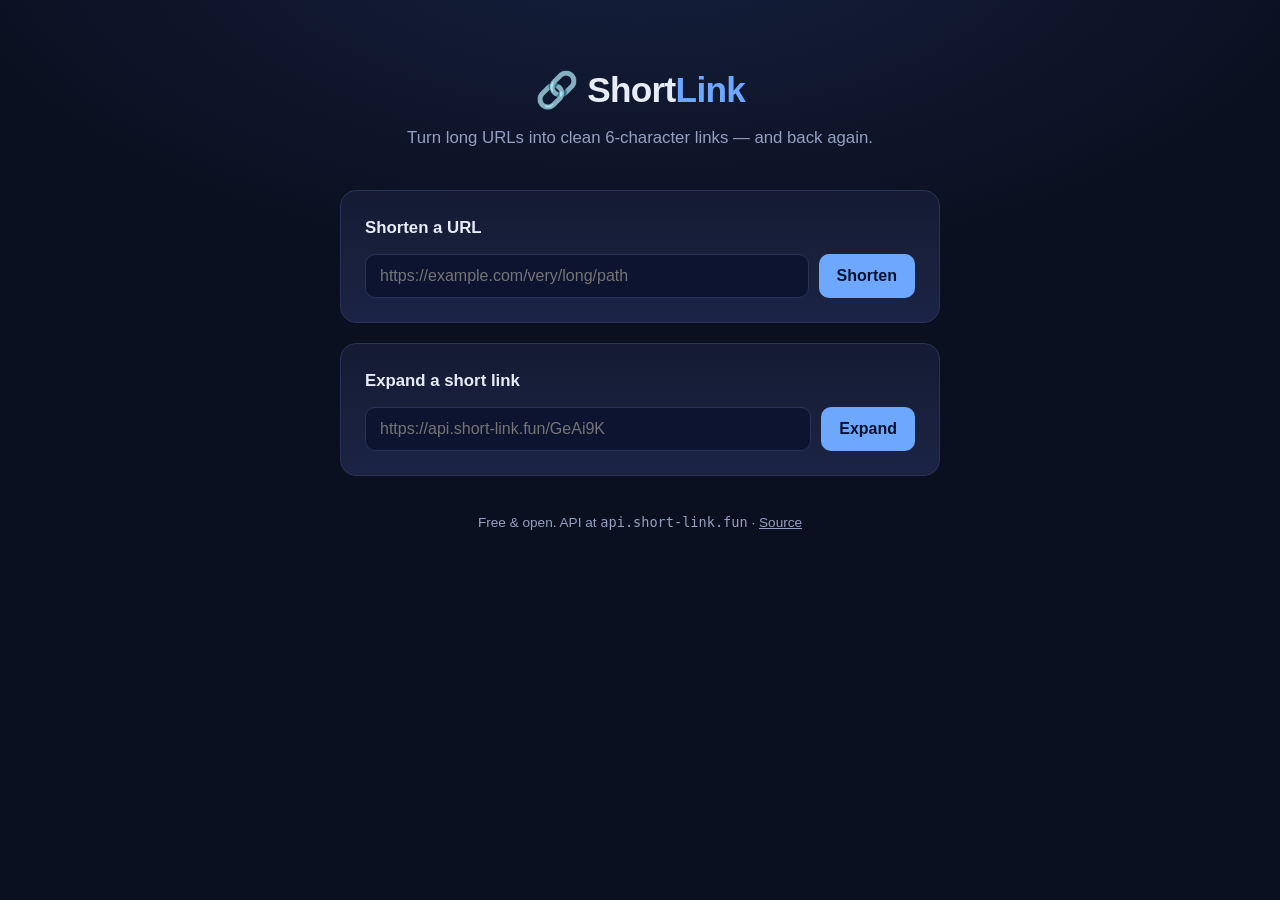
==== web/index.html @ 6a86d58b "feat: implement CORS middleware and update server configuration for allowed origins" ====
<!doctype html>
<html lang="en">
<head>
  <meta charset="utf-8" />
  <meta name="viewport" content="width=device-width, initial-scale=1" />

  <!-- SEO -->
  <title>ShortLink — Fast, Free URL Shortener</title>
  <meta name="description" content="Shorten long URLs into clean 6-character links, and decode them back to the original. Free, fast, no sign-up." />
  <link rel="canonical" href="https://short-link.fun/" />
  <meta name="robots" content="index, follow" />
  <meta name="theme-color" content="#0b1020" />

  <!-- Open Graph / social share -->
  <meta property="og:type" content="website" />
  <meta property="og:title" content="ShortLink — Fast, Free URL Shortener" />
  <meta property="og:description" content="Shorten long URLs into clean 6-character links, and decode them back to the original." />
  <meta property="og:url" content="https://short-link.fun/" />
  <meta property="og:site_name" content="ShortLink" />
  <meta name="twitter:card" content="summary" />
  <meta name="twitter:title" content="ShortLink — Fast, Free URL Shortener" />
  <meta name="twitter:description" content="Shorten long URLs into clean 6-character links, and decode them back to the original." />

  <link rel="icon" href="data:image/svg+xml,<svg xmlns='http://www.w3.org/2000/svg' viewBox='0 0 100 100'><text y='.9em' font-size='90'>🔗</text></svg>" />

  <!-- Structured data for richer search results -->
  <script type="application/ld+json">
  {
    "@context": "https://schema.org",
    "@type": "WebApplication",
    "name": "ShortLink",
    "url": "https://short-link.fun/",
    "applicationCategory": "Utility",
    "operatingSystem": "Any",
    "offers": { "@type": "Offer", "price": "0", "priceCurrency": "USD" },
    "description": "Free URL shortener: shorten long URLs into 6-character links and decode them back."
  }
  </script>

  <style>
    :root {
      --bg: #0b1020;
      --panel: #141b33;
      --panel-2: #1b2444;
      --text: #e7ecf7;
      --muted: #93a0c0;
      --accent: #6ea8fe;
      --accent-2: #59e0b0;
      --border: #283357;
      --danger: #ff7a8a;
    }
    * { box-sizing: border-box; }
    body {
      margin: 0;
      font-family: -apple-system, BlinkMacSystemFont, "Segoe UI", Roboto, Helvetica, Arial, sans-serif;
      background: radial-gradient(1200px 600px at 50% -10%, #16213f 0%, var(--bg) 60%);
      color: var(--text);
      min-height: 100vh;
      line-height: 1.5;
    }
    main {
      max-width: 640px;
      margin: 0 auto;
      padding: 64px 20px 80px;
    }
    header { text-align: center; margin-bottom: 40px; }
    h1 { font-size: 2.2rem; margin: 0 0 8px; letter-spacing: -0.02em; }
    h1 .mark { color: var(--accent); }
    header p { color: var(--muted); margin: 0; font-size: 1.05rem; }

    .card {
      background: linear-gradient(180deg, var(--panel) 0%, var(--panel-2) 100%);
      border: 1px solid var(--border);
      border-radius: 16px;
      padding: 24px;
      margin-bottom: 20px;
    }
    .card h2 { font-size: 1.05rem; margin: 0 0 14px; color: var(--text); }

    .row { display: flex; gap: 10px; flex-wrap: wrap; }
    input[type="url"], input[type="text"] {
      flex: 1 1 240px;
      min-width: 0;
      background: #0d1430;
      border: 1px solid var(--border);
      color: var(--text);
      border-radius: 10px;
      padding: 12px 14px;
      font-size: 1rem;
    }
    input:focus { outline: none; border-color: var(--accent); }
    button {
      background: var(--accent);
      color: #06122e;
      font-weight: 600;
      border: 0;
      border-radius: 10px;
      padding: 12px 18px;
      font-size: 1rem;
      cursor: pointer;
      transition: filter 0.15s ease;
    }
    button:hover { filter: brightness(1.08); }
    button:disabled { opacity: 0.55; cursor: not-allowed; }

    .result {
      margin-top: 16px;
      display: none;
      align-items: center;
      gap: 10px;
      background: #0d1430;
      border: 1px solid var(--border);
      border-radius: 10px;
      padding: 12px 14px;
      word-break: break-all;
    }
    .result.show { display: flex; }
    .result a { color: var(--accent-2); text-decoration: none; flex: 1; }
    .result a:hover { text-decoration: underline; }
    .copy {
      background: transparent;
      border: 1px solid var(--border);
      color: var(--muted);
      padding: 6px 12px;
      font-size: 0.85rem;
      flex: 0 0 auto;
    }
    .error { color: var(--danger); margin-top: 12px; font-size: 0.9rem; display: none; }
    .error.show { display: block; }

    footer { text-align: center; color: var(--muted); font-size: 0.85rem; margin-top: 36px; }
    footer a { color: var(--muted); }
  </style>
</head>
<body>
  <main>
    <header>
      <h1><span class="mark">🔗</span> Short<span class="mark">Link</span></h1>
      <p>Turn long URLs into clean 6-character links — and back again.</p>
    </header>

    <section class="card" aria-labelledby="encode-title">
      <h2 id="encode-title">Shorten a URL</h2>
      <form id="encode-form" class="row">
        <input type="url" id="encode-input" placeholder="https://example.com/very/long/path" required autocomplete="off" />
        <button type="submit" id="encode-btn">Shorten</button>
      </form>
      <div class="result" id="encode-result">
        <a id="encode-link" href="#" target="_blank" rel="noopener"></a>
        <button class="copy" id="encode-copy" type="button">Copy</button>
      </div>
      <div class="error" id="encode-error"></div>
    </section>

    <section class="card" aria-labelledby="decode-title">
      <h2 id="decode-title">Expand a short link</h2>
      <form id="decode-form" class="row">
        <input type="text" id="decode-input" placeholder="https://api.short-link.fun/GeAi9K" required autocomplete="off" />
        <button type="submit" id="decode-btn">Expand</button>
      </form>
      <div class="result" id="decode-result">
        <a id="decode-link" href="#" target="_blank" rel="noopener"></a>
        <button class="copy" id="decode-copy" type="button">Copy</button>
      </div>
      <div class="error" id="decode-error"></div>
    </section>

    <footer>
      <p>Free &amp; open. API at <code>api.short-link.fun</code> · <a href="https://github.com/TyronNA/short-link" rel="noopener">Source</a></p>
    </footer>
  </main>

  <script>
    // API base. Override at deploy time if the API host changes.
    const API_BASE = "https://api.short-link.fun";

    async function callJSON(path, body) {
      const res = await fetch(API_BASE + path, {
        method: "POST",
        headers: { "Content-Type": "application/json" },
        body: JSON.stringify(body),
      });
      let data = {};
      try { data = await res.json(); } catch (_) {}
      if (!res.ok) throw new Error(data.error || ("request failed (" + res.status + ")"));
      return data;
    }

    function show(el) { el.classList.add("show"); }
    function hide(el) { el.classList.remove("show"); }

    function wire(formId, btnId, inputId, resultId, linkId, copyId, errId, run) {
      const form = document.getElementById(formId);
      const btn = document.getElementById(btnId);
      const input = document.getElementById(inputId);
      const result = document.getElementById(resultId);
      const link = document.getElementById(linkId);
      const copy = document.getElementById(copyId);
      const err = document.getElementById(errId);

      form.addEventListener("submit", async (e) => {
        e.preventDefault();
        hide(result); hide(err); err.textContent = "";
        btn.disabled = true;
        try {
          const url = await run(input.value.trim());
          link.href = url;
          link.textContent = url;
          show(result);
        } catch (ex) {
          err.textContent = ex.message;
          show(err);
        } finally {
          btn.disabled = false;
        }
      });

      copy.addEventListener("click", async () => {
        try {
          await navigator.clipboard.writeText(link.textContent);
          copy.textContent = "Copied";
          setTimeout(() => (copy.textContent = "Copy"), 1500);
        } catch (_) {}
      });
    }

    wire("encode-form", "encode-btn", "encode-input", "encode-result", "encode-link", "encode-copy", "encode-error",
      async (url) => (await callJSON("/encode", { url })).short_url);

    wire("decode-form", "decode-btn", "decode-input", "decode-result", "decode-link", "decode-copy", "decode-error",
      async (shortURL) => (await callJSON("/decode", { short_url: shortURL })).original_url);
  </script>
</body>
</html>
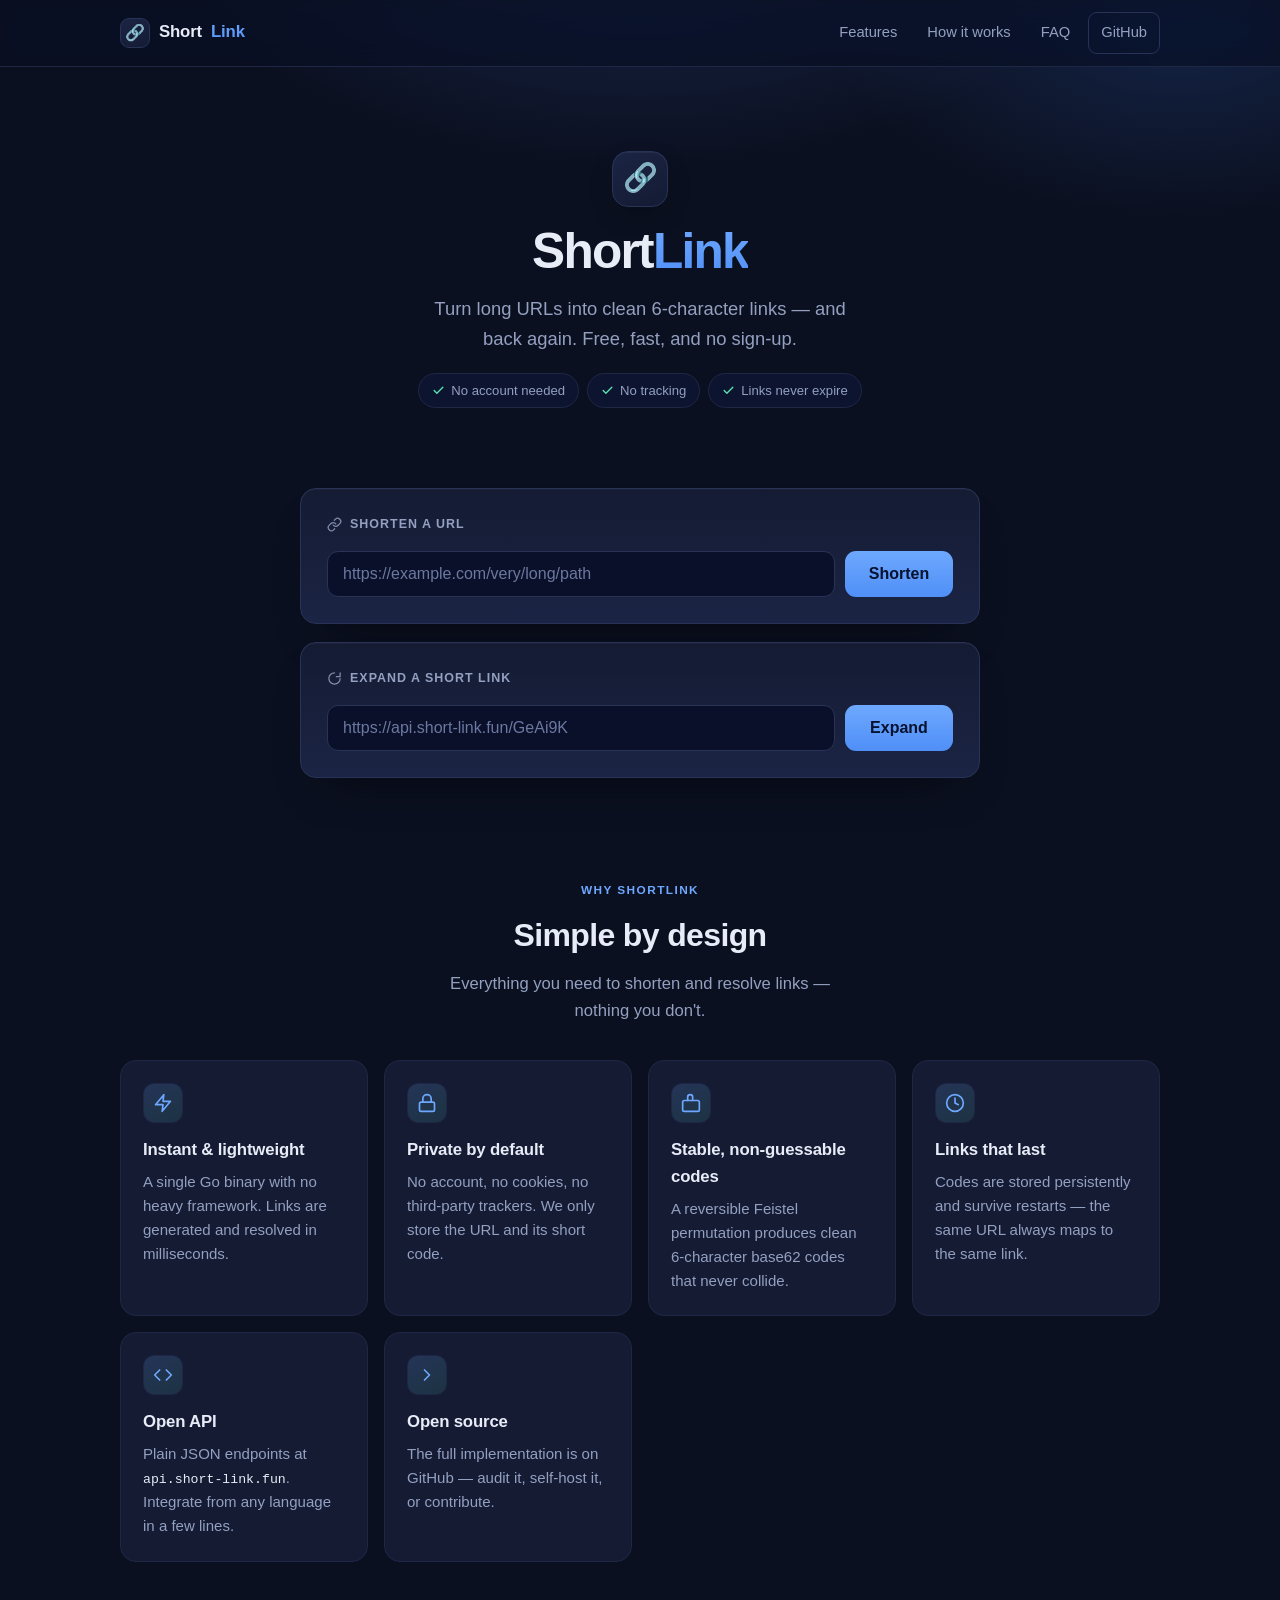
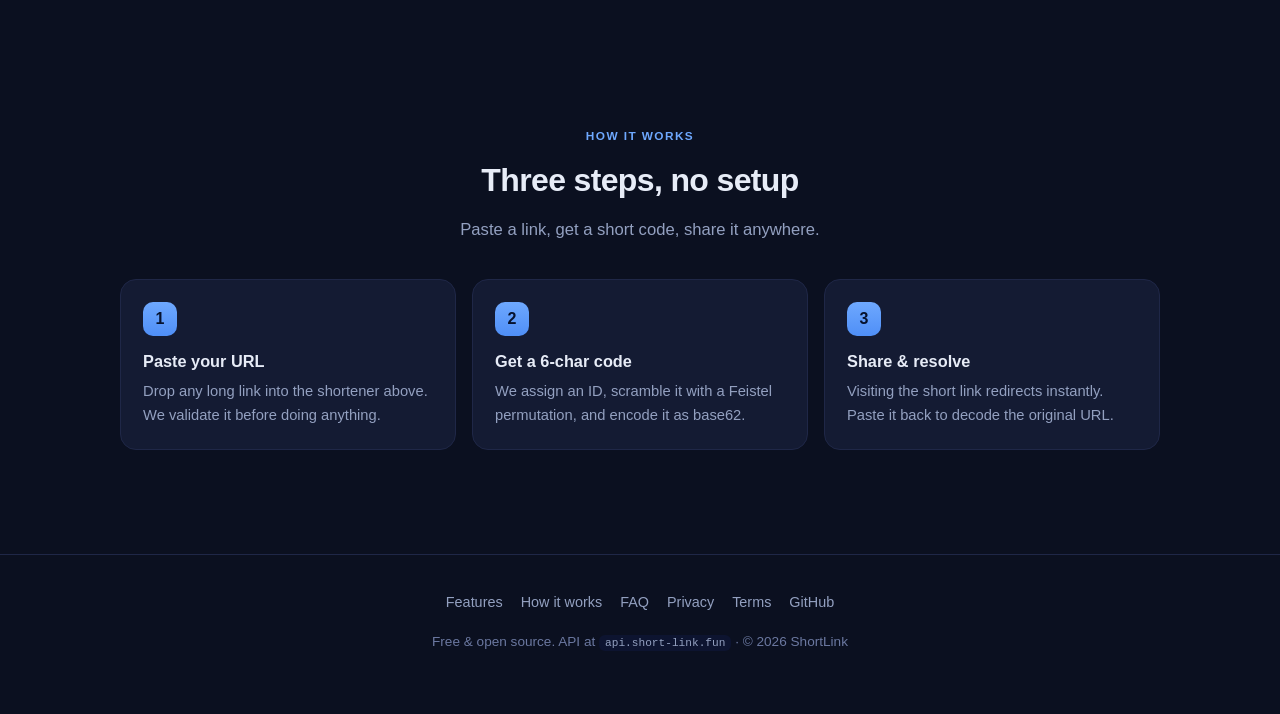
==== commit 8baf3347: "feat(web): multi-page landing site with shared assets and SEO - Split single page into / (tool+featu" ====
--- a/web/index.html
+++ b/web/index.html
@@ -4,231 +4,230 @@
   <meta charset="utf-8" />
   <meta name="viewport" content="width=device-width, initial-scale=1" />
 
-  <!-- SEO -->
-  <title>ShortLink — Fast, Free URL Shortener</title>
-  <meta name="description" content="Shorten long URLs into clean 6-character links, and decode them back to the original. Free, fast, no sign-up." />
+  <!-- SEO: primary -->
+  <title>ShortLink — Fast, Free URL Shortener (No Sign-up)</title>
+  <meta name="description" content="Shorten long URLs into clean 6-character links and decode them back to the original. Free, fast, privacy-friendly, no sign-up or tracking." />
   <link rel="canonical" href="https://short-link.fun/" />
-  <meta name="robots" content="index, follow" />
+  <meta name="robots" content="index, follow, max-image-preview:large" />
   <meta name="theme-color" content="#0b1020" />
+  <meta name="author" content="ShortLink" />
+  <meta name="keywords" content="url shortener, short link, link shortener, free url shortener, shorten url, decode short link" />
 
   <!-- Open Graph / social share -->
   <meta property="og:type" content="website" />
   <meta property="og:title" content="ShortLink — Fast, Free URL Shortener" />
-  <meta property="og:description" content="Shorten long URLs into clean 6-character links, and decode them back to the original." />
+  <meta property="og:description" content="Shorten long URLs into clean 6-character links, and decode them back to the original. Free, fast, no sign-up." />
   <meta property="og:url" content="https://short-link.fun/" />
   <meta property="og:site_name" content="ShortLink" />
+  <meta property="og:locale" content="en_US" />
   <meta name="twitter:card" content="summary" />
   <meta name="twitter:title" content="ShortLink — Fast, Free URL Shortener" />
   <meta name="twitter:description" content="Shorten long URLs into clean 6-character links, and decode them back to the original." />
 
   <link rel="icon" href="data:image/svg+xml,<svg xmlns='http://www.w3.org/2000/svg' viewBox='0 0 100 100'><text y='.9em' font-size='90'>🔗</text></svg>" />
 
-  <!-- Structured data for richer search results -->
+  <!-- Perf: warm up the API connection early -->
+  <link rel="preconnect" href="https://api.short-link.fun" crossorigin />
+  <link rel="dns-prefetch" href="https://api.short-link.fun" />
+
+  <link rel="stylesheet" href="assets/app.css" />
+
+  <!-- Structured data: app + org -->
   <script type="application/ld+json">
   {
     "@context": "https://schema.org",
-    "@type": "WebApplication",
-    "name": "ShortLink",
-    "url": "https://short-link.fun/",
-    "applicationCategory": "Utility",
-    "operatingSystem": "Any",
-    "offers": { "@type": "Offer", "price": "0", "priceCurrency": "USD" },
-    "description": "Free URL shortener: shorten long URLs into 6-character links and decode them back."
+    "@graph": [
+      {
+        "@type": "WebApplication",
+        "name": "ShortLink",
+        "url": "https://short-link.fun/",
+        "applicationCategory": "Utility",
+        "operatingSystem": "Any",
+        "browserRequirements": "Requires JavaScript",
+        "offers": { "@type": "Offer", "price": "0", "priceCurrency": "USD" },
+        "description": "Free URL shortener: shorten long URLs into 6-character links and decode them back."
+      },
+      {
+        "@type": "Organization",
+        "name": "ShortLink",
+        "url": "https://short-link.fun/",
+        "sameAs": ["https://github.com/TyronNA/short-link"]
+      }
+    ]
   }
   </script>
-
-  <style>
-    :root {
-      --bg: #0b1020;
-      --panel: #141b33;
-      --panel-2: #1b2444;
-      --text: #e7ecf7;
-      --muted: #93a0c0;
-      --accent: #6ea8fe;
-      --accent-2: #59e0b0;
-      --border: #283357;
-      --danger: #ff7a8a;
-    }
-    * { box-sizing: border-box; }
-    body {
-      margin: 0;
-      font-family: -apple-system, BlinkMacSystemFont, "Segoe UI", Roboto, Helvetica, Arial, sans-serif;
-      background: radial-gradient(1200px 600px at 50% -10%, #16213f 0%, var(--bg) 60%);
-      color: var(--text);
-      min-height: 100vh;
-      line-height: 1.5;
-    }
-    main {
-      max-width: 640px;
-      margin: 0 auto;
-      padding: 64px 20px 80px;
-    }
-    header { text-align: center; margin-bottom: 40px; }
-    h1 { font-size: 2.2rem; margin: 0 0 8px; letter-spacing: -0.02em; }
-    h1 .mark { color: var(--accent); }
-    header p { color: var(--muted); margin: 0; font-size: 1.05rem; }
-
-    .card {
-      background: linear-gradient(180deg, var(--panel) 0%, var(--panel-2) 100%);
-      border: 1px solid var(--border);
-      border-radius: 16px;
-      padding: 24px;
-      margin-bottom: 20px;
-    }
-    .card h2 { font-size: 1.05rem; margin: 0 0 14px; color: var(--text); }
-
-    .row { display: flex; gap: 10px; flex-wrap: wrap; }
-    input[type="url"], input[type="text"] {
-      flex: 1 1 240px;
-      min-width: 0;
-      background: #0d1430;
-      border: 1px solid var(--border);
-      color: var(--text);
-      border-radius: 10px;
-      padding: 12px 14px;
-      font-size: 1rem;
-    }
-    input:focus { outline: none; border-color: var(--accent); }
-    button {
-      background: var(--accent);
-      color: #06122e;
-      font-weight: 600;
-      border: 0;
-      border-radius: 10px;
-      padding: 12px 18px;
-      font-size: 1rem;
-      cursor: pointer;
-      transition: filter 0.15s ease;
-    }
-    button:hover { filter: brightness(1.08); }
-    button:disabled { opacity: 0.55; cursor: not-allowed; }
-
-    .result {
-      margin-top: 16px;
-      display: none;
-      align-items: center;
-      gap: 10px;
-      background: #0d1430;
-      border: 1px solid var(--border);
-      border-radius: 10px;
-      padding: 12px 14px;
-      word-break: break-all;
-    }
-    .result.show { display: flex; }
-    .result a { color: var(--accent-2); text-decoration: none; flex: 1; }
-    .result a:hover { text-decoration: underline; }
-    .copy {
-      background: transparent;
-      border: 1px solid var(--border);
-      color: var(--muted);
-      padding: 6px 12px;
-      font-size: 0.85rem;
-      flex: 0 0 auto;
-    }
-    .error { color: var(--danger); margin-top: 12px; font-size: 0.9rem; display: none; }
-    .error.show { display: block; }
-
-    footer { text-align: center; color: var(--muted); font-size: 0.85rem; margin-top: 36px; }
-    footer a { color: var(--muted); }
-  </style>
 </head>
 <body>
-  <main>
-    <header>
-      <h1><span class="mark">🔗</span> Short<span class="mark">Link</span></h1>
-      <p>Turn long URLs into clean 6-character links — and back again.</p>
-    </header>
-
-    <section class="card" aria-labelledby="encode-title">
-      <h2 id="encode-title">Shorten a URL</h2>
-      <form id="encode-form" class="row">
-        <input type="url" id="encode-input" placeholder="https://example.com/very/long/path" required autocomplete="off" />
-        <button type="submit" id="encode-btn">Shorten</button>
-      </form>
-      <div class="result" id="encode-result">
-        <a id="encode-link" href="#" target="_blank" rel="noopener"></a>
-        <button class="copy" id="encode-copy" type="button">Copy</button>
-      </div>
-      <div class="error" id="encode-error"></div>
+  <a class="skip-link" href="#tool">Skip to the shortener</a>
+
+  <nav class="nav" aria-label="Primary">
+    <div class="nav-inner">
+      <a class="brand" href="/">
+        <span class="badge" aria-hidden="true">🔗</span>
+        Short<span class="mark">Link</span>
+      </a>
+      <div class="nav-links">
+        <a class="hide-sm" href="#features">Features</a>
+        <a class="hide-sm" href="#how">How it works</a>
+        <a href="/faq">FAQ</a>
+        <a class="ghbtn" href="https://github.com/TyronNA/short-link" rel="noopener">GitHub</a>
+      </div>
+    </div>
+  </nav>
+
+  <main id="top">
+    <!-- ===== Hero + Tool ===== -->
+    <section class="hero wrap" aria-labelledby="hero-title">
+      <span class="logo-mark" aria-hidden="true">🔗</span>
+      <h1 id="hero-title">Short<span class="mark">Link</span></h1>
+      <p class="sub">Turn long URLs into clean 6-character links — and back again. Free, fast, and no sign-up.</p>
+      <div class="pills">
+        <span class="pill"><svg viewBox="0 0 24 24" fill="none" stroke="currentColor" stroke-width="2.5" stroke-linecap="round" stroke-linejoin="round"><polyline points="20 6 9 17 4 12"/></svg> No account needed</span>
+        <span class="pill"><svg viewBox="0 0 24 24" fill="none" stroke="currentColor" stroke-width="2.5" stroke-linecap="round" stroke-linejoin="round"><polyline points="20 6 9 17 4 12"/></svg> No tracking</span>
+        <span class="pill"><svg viewBox="0 0 24 24" fill="none" stroke="currentColor" stroke-width="2.5" stroke-linecap="round" stroke-linejoin="round"><polyline points="20 6 9 17 4 12"/></svg> Links never expire</span>
+      </div>
     </section>
 
-    <section class="card" aria-labelledby="decode-title">
-      <h2 id="decode-title">Expand a short link</h2>
-      <form id="decode-form" class="row">
-        <input type="text" id="decode-input" placeholder="https://api.short-link.fun/GeAi9K" required autocomplete="off" />
-        <button type="submit" id="decode-btn">Expand</button>
-      </form>
-      <div class="result" id="decode-result">
-        <a id="decode-link" href="#" target="_blank" rel="noopener"></a>
-        <button class="copy" id="decode-copy" type="button">Copy</button>
-      </div>
-      <div class="error" id="decode-error"></div>
+    <div id="tool" class="tool wrap">
+      <section class="card" aria-labelledby="encode-title">
+        <h2 class="card-title" id="encode-title">
+          <svg viewBox="0 0 24 24" fill="none" stroke="currentColor" stroke-width="2" stroke-linecap="round" stroke-linejoin="round" aria-hidden="true"><path d="M10 13a5 5 0 0 0 7.54.54l3-3a5 5 0 0 0-7.07-7.07l-1.72 1.71"/><path d="M14 11a5 5 0 0 0-7.54-.54l-3 3a5 5 0 0 0 7.07 7.07l1.71-1.71"/></svg>
+          Shorten a URL
+        </h2>
+        <form id="encode-form" class="row">
+          <input type="url" id="encode-input" placeholder="https://example.com/very/long/path" required autocomplete="off" inputmode="url" aria-label="Long URL to shorten" />
+          <button type="submit" id="encode-btn" class="submit">
+            <span class="label">Shorten</span>
+            <span class="spinner" aria-hidden="true"></span>
+          </button>
+        </form>
+        <div class="result" id="encode-result" role="status" aria-live="polite">
+          <span class="ico" aria-hidden="true"><svg viewBox="0 0 24 24" fill="none" stroke="currentColor" stroke-width="2.2" stroke-linecap="round" stroke-linejoin="round"><polyline points="20 6 9 17 4 12"/></svg></span>
+          <a id="encode-link" href="#" target="_blank" rel="noopener"></a>
+          <button class="copy" id="encode-copy" type="button" aria-label="Copy short link">
+            <svg viewBox="0 0 24 24" fill="none" stroke="currentColor" stroke-width="2" stroke-linecap="round" stroke-linejoin="round" aria-hidden="true"><rect x="9" y="9" width="13" height="13" rx="2"/><path d="M5 15H4a2 2 0 0 1-2-2V4a2 2 0 0 1 2-2h9a2 2 0 0 1 2 2v1"/></svg>
+            <span class="copy-label">Copy</span>
+          </button>
+        </div>
+        <div class="error" id="encode-error" role="alert">
+          <svg viewBox="0 0 24 24" fill="none" stroke="currentColor" stroke-width="2" stroke-linecap="round" stroke-linejoin="round" aria-hidden="true"><circle cx="12" cy="12" r="10"/><line x1="12" y1="8" x2="12" y2="12"/><line x1="12" y1="16" x2="12.01" y2="16"/></svg>
+          <span class="error-text"></span>
+        </div>
+      </section>
+
+      <section class="card" aria-labelledby="decode-title">
+        <h2 class="card-title" id="decode-title">
+          <svg viewBox="0 0 24 24" fill="none" stroke="currentColor" stroke-width="2" stroke-linecap="round" stroke-linejoin="round" aria-hidden="true"><path d="M21 12a9 9 0 1 1-9-9"/><polyline points="21 3 21 9 15 9"/></svg>
+          Expand a short link
+        </h2>
+        <form id="decode-form" class="row">
+          <input type="text" id="decode-input" placeholder="https://api.short-link.fun/GeAi9K" required autocomplete="off" spellcheck="false" aria-label="Short link to expand" />
+          <button type="submit" id="decode-btn" class="submit">
+            <span class="label">Expand</span>
+            <span class="spinner" aria-hidden="true"></span>
+          </button>
+        </form>
+        <div class="result" id="decode-result" role="status" aria-live="polite">
+          <span class="ico" aria-hidden="true"><svg viewBox="0 0 24 24" fill="none" stroke="currentColor" stroke-width="2.2" stroke-linecap="round" stroke-linejoin="round"><polyline points="20 6 9 17 4 12"/></svg></span>
+          <a id="decode-link" href="#" target="_blank" rel="noopener"></a>
+          <button class="copy" id="decode-copy" type="button" aria-label="Copy original URL">
+            <svg viewBox="0 0 24 24" fill="none" stroke="currentColor" stroke-width="2" stroke-linecap="round" stroke-linejoin="round" aria-hidden="true"><rect x="9" y="9" width="13" height="13" rx="2"/><path d="M5 15H4a2 2 0 0 1-2-2V4a2 2 0 0 1 2-2h9a2 2 0 0 1 2 2v1"/></svg>
+            <span class="copy-label">Copy</span>
+          </button>
+        </div>
+        <div class="error" id="decode-error" role="alert">
+          <svg viewBox="0 0 24 24" fill="none" stroke="currentColor" stroke-width="2" stroke-linecap="round" stroke-linejoin="round" aria-hidden="true"><circle cx="12" cy="12" r="10"/><line x1="12" y1="8" x2="12" y2="12"/><line x1="12" y1="16" x2="12.01" y2="16"/></svg>
+          <span class="error-text"></span>
+        </div>
+      </section>
+    </div>
+
+    <!-- ===== Features ===== -->
+    <section id="features" class="block">
+      <div class="wrap">
+        <div class="section-head">
+          <span class="eyebrow">Why ShortLink</span>
+          <h2 class="section-title">Simple by design</h2>
+          <p>Everything you need to shorten and resolve links — nothing you don't.</p>
+        </div>
+        <div class="grid">
+          <article class="feature">
+            <div class="ficon" aria-hidden="true"><svg viewBox="0 0 24 24" fill="none" stroke="currentColor" stroke-width="2" stroke-linecap="round" stroke-linejoin="round"><polygon points="13 2 3 14 12 14 11 22 21 10 12 10 13 2"/></svg></div>
+            <h3>Instant &amp; lightweight</h3>
+            <p>A single Go binary with no heavy framework. Links are generated and resolved in milliseconds.</p>
+          </article>
+          <article class="feature">
+            <div class="ficon" aria-hidden="true"><svg viewBox="0 0 24 24" fill="none" stroke="currentColor" stroke-width="2" stroke-linecap="round" stroke-linejoin="round"><rect x="3" y="11" width="18" height="11" rx="2"/><path d="M7 11V7a5 5 0 0 1 10 0v4"/></svg></div>
+            <h3>Private by default</h3>
+            <p>No account, no cookies, no third-party trackers. We only store the URL and its short code.</p>
+          </article>
+          <article class="feature">
+            <div class="ficon" aria-hidden="true"><svg viewBox="0 0 24 24" fill="none" stroke="currentColor" stroke-width="2" stroke-linecap="round" stroke-linejoin="round"><path d="M14 9V5a3 3 0 0 0-6 0v4"/><rect x="2" y="9" width="20" height="13" rx="2"/></svg></div>
+            <h3>Stable, non-guessable codes</h3>
+            <p>A reversible Feistel permutation produces clean 6-character base62 codes that never collide.</p>
+          </article>
+          <article class="feature">
+            <div class="ficon" aria-hidden="true"><svg viewBox="0 0 24 24" fill="none" stroke="currentColor" stroke-width="2" stroke-linecap="round" stroke-linejoin="round"><circle cx="12" cy="12" r="10"/><polyline points="12 6 12 12 16 14"/></svg></div>
+            <h3>Links that last</h3>
+            <p>Codes are stored persistently and survive restarts — the same URL always maps to the same link.</p>
+          </article>
+          <article class="feature">
+            <div class="ficon" aria-hidden="true"><svg viewBox="0 0 24 24" fill="none" stroke="currentColor" stroke-width="2" stroke-linecap="round" stroke-linejoin="round"><polyline points="16 18 22 12 16 6"/><polyline points="8 6 2 12 8 18"/></svg></div>
+            <h3>Open API</h3>
+            <p>Plain JSON endpoints at <code>api.short-link.fun</code>. Integrate from any language in a few lines.</p>
+          </article>
+          <article class="feature">
+            <div class="ficon" aria-hidden="true"><svg viewBox="0 0 24 24" fill="none" stroke="currentColor" stroke-width="2" stroke-linecap="round" stroke-linejoin="round"><path d="M9 18l6-6-6-6"/></svg></div>
+            <h3>Open source</h3>
+            <p>The full implementation is on GitHub — audit it, self-host it, or contribute.</p>
+          </article>
+        </div>
+      </div>
     </section>
 
-    <footer>
-      <p>Free &amp; open. API at <code>api.short-link.fun</code> · <a href="https://github.com/TyronNA/short-link" rel="noopener">Source</a></p>
-    </footer>
+    <!-- ===== How it works ===== -->
+    <section id="how" class="block">
+      <div class="wrap">
+        <div class="section-head">
+          <span class="eyebrow">How it works</span>
+          <h2 class="section-title">Three steps, no setup</h2>
+          <p>Paste a link, get a short code, share it anywhere.</p>
+        </div>
+        <ol class="steps">
+          <li class="step">
+            <div class="num">1</div>
+            <h3>Paste your URL</h3>
+            <p>Drop any long link into the shortener above. We validate it before doing anything.</p>
+          </li>
+          <li class="step">
+            <div class="num">2</div>
+            <h3>Get a 6-char code</h3>
+            <p>We assign an ID, scramble it with a Feistel permutation, and encode it as base62.</p>
+          </li>
+          <li class="step">
+            <div class="num">3</div>
+            <h3>Share &amp; resolve</h3>
+            <p>Visiting the short link redirects instantly. Paste it back to decode the original URL.</p>
+          </li>
+        </ol>
+      </div>
+    </section>
   </main>
 
-  <script>
-    // API base. Override at deploy time if the API host changes.
-    const API_BASE = "https://api.short-link.fun";
-
-    async function callJSON(path, body) {
-      const res = await fetch(API_BASE + path, {
-        method: "POST",
-        headers: { "Content-Type": "application/json" },
-        body: JSON.stringify(body),
-      });
-      let data = {};
-      try { data = await res.json(); } catch (_) {}
-      if (!res.ok) throw new Error(data.error || ("request failed (" + res.status + ")"));
-      return data;
-    }
-
-    function show(el) { el.classList.add("show"); }
-    function hide(el) { el.classList.remove("show"); }
-
-    function wire(formId, btnId, inputId, resultId, linkId, copyId, errId, run) {
-      const form = document.getElementById(formId);
-      const btn = document.getElementById(btnId);
-      const input = document.getElementById(inputId);
-      const result = document.getElementById(resultId);
-      const link = document.getElementById(linkId);
-      const copy = document.getElementById(copyId);
-      const err = document.getElementById(errId);
-
-      form.addEventListener("submit", async (e) => {
-        e.preventDefault();
-        hide(result); hide(err); err.textContent = "";
-        btn.disabled = true;
-        try {
-          const url = await run(input.value.trim());
-          link.href = url;
-          link.textContent = url;
-          show(result);
-        } catch (ex) {
-          err.textContent = ex.message;
-          show(err);
-        } finally {
-          btn.disabled = false;
-        }
-      });
-
-      copy.addEventListener("click", async () => {
-        try {
-          await navigator.clipboard.writeText(link.textContent);
-          copy.textContent = "Copied";
-          setTimeout(() => (copy.textContent = "Copy"), 1500);
-        } catch (_) {}
-      });
-    }
-
-    wire("encode-form", "encode-btn", "encode-input", "encode-result", "encode-link", "encode-copy", "encode-error",
-      async (url) => (await callJSON("/encode", { url })).short_url);
-
-    wire("decode-form", "decode-btn", "decode-input", "decode-result", "decode-link", "decode-copy", "decode-error",
-      async (shortURL) => (await callJSON("/decode", { short_url: shortURL })).original_url);
-  </script>
+  <footer>
+    <div class="wrap">
+      <nav class="foot-links" aria-label="Footer">
+        <a href="#features">Features</a>
+        <a href="#how">How it works</a>
+        <a href="/faq">FAQ</a>
+        <a href="/privacy">Privacy</a>
+        <a href="/terms">Terms</a>
+        <a href="https://github.com/TyronNA/short-link" rel="noopener">GitHub</a>
+      </nav>
+      <p class="meta">Free &amp; open source. API at <code>api.short-link.fun</code> · © 2026 ShortLink</p>
+    </div>
+  </footer>
+
+  <script src="assets/app.js" defer></script>
 </body>
 </html>
--- a/web/assets/app.css
+++ b/web/assets/app.css
@@ -0,0 +1,262 @@
+:root {
+  --bg: #0b1020;
+  --bg-2: #0d1430;
+  --panel: #141b33;
+  --panel-2: #1b2444;
+  --field: #0a1029;
+  --text: #e7ecf7;
+  --muted: #93a0c0;
+  --muted-dim: #6b78a0;
+  --accent: #6ea8fe;
+  --accent-strong: #4f8ff7;
+  --accent-2: #59e0b0;
+  --border: #283357;
+  --border-soft: #1f2747;
+  --danger: #ff7a8a;
+  --danger-bg: #2a1525;
+  --ring: rgba(110, 168, 254, 0.35);
+  --radius: 16px;
+  --radius-sm: 11px;
+  --maxw: 1080px;
+  --readw: 720px;
+}
+* { box-sizing: border-box; }
+html { -webkit-text-size-adjust: 100%; scroll-behavior: smooth; scroll-padding-top: 80px; }
+@media (prefers-reduced-motion: reduce) { html { scroll-behavior: auto; } }
+
+body {
+  margin: 0;
+  font-family: -apple-system, BlinkMacSystemFont, "Segoe UI", Roboto, Helvetica, Arial, sans-serif;
+  background:
+    radial-gradient(900px 500px at 50% -12%, #1c2a52 0%, rgba(28,42,82,0) 55%),
+    radial-gradient(700px 400px at 92% 2%, #142447 0%, rgba(20,36,71,0) 50%),
+    var(--bg);
+  background-attachment: fixed;
+  color: var(--text);
+  min-height: 100vh;
+  line-height: 1.6;
+  -webkit-font-smoothing: antialiased;
+  text-rendering: optimizeLegibility;
+}
+
+a { color: var(--accent); }
+
+.skip-link {
+  position: absolute; left: -999px; top: 0;
+  background: var(--accent); color: #06122e; padding: 10px 16px;
+  border-radius: 0 0 10px 0; font-weight: 700; z-index: 100;
+}
+.skip-link:focus { left: 0; }
+
+.wrap { max-width: var(--maxw); margin: 0 auto; padding: 0 20px; }
+
+/* ---- Nav ---- */
+.nav {
+  position: sticky; top: 0; z-index: 50;
+  background: rgba(11,16,32,0.72);
+  backdrop-filter: saturate(160%) blur(12px);
+  -webkit-backdrop-filter: saturate(160%) blur(12px);
+  border-bottom: 1px solid var(--border-soft);
+}
+.nav-inner {
+  max-width: var(--maxw); margin: 0 auto; padding: 12px 20px;
+  display: flex; align-items: center; justify-content: space-between; gap: 16px;
+}
+.brand { display: inline-flex; align-items: center; gap: 9px; font-weight: 700; font-size: 1.05rem; color: var(--text); text-decoration: none; letter-spacing: -0.01em; }
+.brand .badge {
+  width: 30px; height: 30px; display: grid; place-items: center; font-size: 16px;
+  border-radius: 9px; background: linear-gradient(150deg, var(--panel-2), var(--panel));
+  border: 1px solid var(--border);
+}
+.brand .mark { background: linear-gradient(180deg, var(--accent), var(--accent-strong)); -webkit-background-clip: text; background-clip: text; -webkit-text-fill-color: transparent; }
+.nav-links { display: flex; align-items: center; gap: 6px; }
+.nav-links a {
+  color: var(--muted); text-decoration: none; font-size: 0.92rem; font-weight: 500;
+  padding: 8px 12px; border-radius: 9px; transition: color 0.15s ease, background 0.15s ease;
+}
+.nav-links a:hover { color: var(--text); background: rgba(255,255,255,0.04); }
+.nav-links a.ghbtn { border: 1px solid var(--border); }
+@media (max-width: 720px) { .nav-links .hide-sm { display: none; } }
+
+/* ---- Sections ---- */
+section { scroll-margin-top: 80px; }
+.section-head { text-align: center; max-width: 46ch; margin: 0 auto 36px; }
+.eyebrow {
+  display: inline-block; font-size: 0.74rem; letter-spacing: 0.12em; text-transform: uppercase;
+  color: var(--accent); font-weight: 700; margin-bottom: 10px;
+}
+h2.section-title { font-size: clamp(1.5rem, 4vw, 2rem); margin: 0 0 10px; letter-spacing: -0.02em; }
+.section-head p { color: var(--muted); margin: 0; font-size: 1.04rem; }
+
+/* ---- Hero ---- */
+.hero { text-align: center; padding: clamp(48px, 8vw, 84px) 0 clamp(24px, 4vw, 36px); }
+.logo-mark {
+  width: 56px; height: 56px; display: inline-grid; place-items: center; font-size: 28px;
+  border-radius: 16px; margin-bottom: 18px;
+  background: linear-gradient(150deg, var(--panel-2), var(--panel));
+  border: 1px solid var(--border);
+  box-shadow: 0 10px 30px -14px rgba(0,0,0,0.75), inset 0 1px 0 rgba(255,255,255,0.05);
+}
+h1 { font-size: clamp(2.1rem, 6.5vw, 3.1rem); margin: 0; letter-spacing: -0.035em; font-weight: 750; line-height: 1.08; }
+h1 .mark { background: linear-gradient(180deg, var(--accent), var(--accent-strong)); -webkit-background-clip: text; background-clip: text; -webkit-text-fill-color: transparent; }
+.hero .sub { color: var(--muted); margin: 16px auto 0; font-size: clamp(1.02rem, 2.4vw, 1.15rem); max-width: 42ch; }
+.pills { display: flex; flex-wrap: wrap; gap: 8px; justify-content: center; margin-top: 20px; }
+.pill {
+  font-size: 0.82rem; color: var(--muted); background: var(--bg-2);
+  border: 1px solid var(--border-soft); border-radius: 999px; padding: 6px 13px;
+  display: inline-flex; align-items: center; gap: 6px;
+}
+.pill svg { width: 13px; height: 13px; color: var(--accent-2); }
+
+/* ---- Page header (sub-pages) ---- */
+.page-head { text-align: center; padding: clamp(40px, 7vw, 64px) 0 8px; }
+.page-head h1 { font-size: clamp(1.9rem, 5vw, 2.6rem); }
+.page-head p { color: var(--muted); margin: 14px auto 0; max-width: 50ch; font-size: 1.05rem; }
+.breadcrumb { font-size: 0.85rem; color: var(--muted-dim); margin-bottom: 14px; }
+.breadcrumb a { color: var(--muted); text-decoration: none; }
+.breadcrumb a:hover { text-decoration: underline; }
+
+/* ---- Tool ---- */
+.tool { max-width: var(--readw); margin: clamp(28px, 5vw, 44px) auto 0; }
+
+.card {
+  position: relative;
+  background: linear-gradient(180deg, var(--panel) 0%, var(--panel-2) 100%);
+  border: 1px solid var(--border);
+  border-radius: var(--radius);
+  padding: clamp(18px, 4vw, 26px);
+  margin-bottom: 18px;
+  box-shadow: 0 24px 48px -28px rgba(0,0,0,0.65), inset 0 1px 0 rgba(255,255,255,0.03);
+}
+.card h2.card-title {
+  font-size: 0.78rem; text-transform: uppercase; letter-spacing: 0.08em;
+  margin: 0 0 16px; color: var(--muted); display: flex; align-items: center; gap: 8px;
+}
+.card h2.card-title svg { width: 15px; height: 15px; opacity: 0.85; }
+
+.row { display: flex; gap: 10px; flex-wrap: wrap; }
+input[type="url"], input[type="text"] {
+  flex: 1 1 240px; min-width: 0;
+  background: var(--field); border: 1px solid var(--border); color: var(--text);
+  border-radius: var(--radius-sm); padding: 13px 15px; font-size: 1rem;
+  transition: border-color 0.15s ease, box-shadow 0.15s ease;
+}
+input::placeholder { color: var(--muted-dim); }
+input:focus { outline: none; border-color: var(--accent); box-shadow: 0 0 0 4px var(--ring); }
+
+button {
+  background: linear-gradient(180deg, var(--accent), var(--accent-strong));
+  color: #06122e; font-weight: 650; border: 0; border-radius: var(--radius-sm);
+  padding: 13px 22px; font-size: 1rem; cursor: pointer;
+  transition: filter 0.15s ease, transform 0.05s ease; white-space: nowrap;
+}
+button:hover { filter: brightness(1.07); }
+button:active { transform: translateY(1px); }
+button:disabled { opacity: 0.6; cursor: not-allowed; filter: none; }
+button:focus-visible { outline: none; box-shadow: 0 0 0 4px var(--ring); }
+
+.submit { position: relative; display: inline-flex; align-items: center; justify-content: center; gap: 8px; min-width: 108px; }
+.submit .spinner { width: 16px; height: 16px; border: 2px solid rgba(6,18,46,0.35); border-top-color: #06122e; border-radius: 50%; display: none; animation: spin 0.6s linear infinite; }
+.submit.loading .label { visibility: hidden; }
+.submit.loading .spinner { display: block; position: absolute; }
+@keyframes spin { to { transform: rotate(360deg); } }
+
+.result {
+  margin-top: 16px; display: none; align-items: center; gap: 10px;
+  background: var(--bg-2); border: 1px solid var(--border-soft); border-radius: var(--radius-sm);
+  padding: 12px 14px; word-break: break-all; animation: pop 0.22s ease;
+}
+.result.show { display: flex; }
+.result .ico { flex: 0 0 auto; color: var(--accent-2); display: grid; place-items: center; }
+.result .ico svg { width: 18px; height: 18px; }
+.result a { color: var(--accent-2); text-decoration: none; flex: 1; font-family: ui-monospace, SFMono-Regular, Menlo, Consolas, monospace; font-size: 0.95rem; }
+.result a:hover { text-decoration: underline; }
+.copy {
+  background: transparent; border: 1px solid var(--border); color: var(--muted);
+  padding: 7px 13px; font-size: 0.82rem; font-weight: 600; flex: 0 0 auto;
+  display: inline-flex; align-items: center; gap: 6px;
+}
+.copy:hover { filter: none; border-color: var(--accent); color: var(--text); }
+.copy svg { width: 14px; height: 14px; }
+.copy.done { color: var(--accent-2); border-color: var(--accent-2); }
+@keyframes pop { from { opacity: 0; transform: translateY(4px); } to { opacity: 1; transform: none; } }
+
+.error {
+  display: none; align-items: center; gap: 8px; color: var(--danger);
+  background: var(--danger-bg); border: 1px solid rgba(255,122,138,0.25);
+  border-radius: var(--radius-sm); margin-top: 14px; padding: 11px 13px; font-size: 0.9rem;
+}
+.error.show { display: flex; }
+.error svg { width: 16px; height: 16px; flex: 0 0 auto; }
+
+/* ---- Features grid ---- */
+.block { padding: clamp(48px, 8vw, 80px) 0; }
+.grid { display: grid; gap: 16px; grid-template-columns: repeat(auto-fit, minmax(230px, 1fr)); }
+.feature {
+  background: var(--panel); border: 1px solid var(--border-soft); border-radius: var(--radius);
+  padding: 22px; transition: border-color 0.15s ease, transform 0.15s ease;
+}
+.feature:hover { border-color: var(--border); transform: translateY(-2px); }
+.feature .ficon {
+  width: 40px; height: 40px; border-radius: 11px; display: grid; place-items: center; margin-bottom: 14px;
+  background: linear-gradient(150deg, rgba(110,168,254,0.18), rgba(89,224,176,0.12));
+  border: 1px solid var(--border-soft); color: var(--accent);
+}
+.feature .ficon svg { width: 20px; height: 20px; }
+.feature h3 { margin: 0 0 6px; font-size: 1.05rem; letter-spacing: -0.01em; }
+.feature p { margin: 0; color: var(--muted); font-size: 0.94rem; }
+.feature code, .step code { font-family: ui-monospace, SFMono-Regular, Menlo, Consolas, monospace; color: var(--text); font-size: 0.88em; }
+
+/* ---- Steps ---- */
+.steps { display: grid; gap: 16px; grid-template-columns: repeat(auto-fit, minmax(220px, 1fr)); list-style: none; margin: 0; padding: 0; }
+.step { background: var(--panel); border: 1px solid var(--border-soft); border-radius: var(--radius); padding: 22px; }
+.step .num {
+  width: 34px; height: 34px; border-radius: 10px; display: grid; place-items: center;
+  font-weight: 700; color: #06122e; margin-bottom: 12px;
+  background: linear-gradient(180deg, var(--accent), var(--accent-strong));
+}
+.step h3 { margin: 0 0 6px; font-size: 1.02rem; }
+.step p { margin: 0; color: var(--muted); font-size: 0.92rem; }
+
+/* ---- FAQ ---- */
+.faq { max-width: var(--readw); margin: 0 auto; }
+details {
+  background: var(--panel); border: 1px solid var(--border-soft); border-radius: var(--radius-sm);
+  padding: 0 18px; margin-bottom: 10px; transition: border-color 0.15s ease;
+}
+details[open] { border-color: var(--border); }
+summary {
+  cursor: pointer; list-style: none; padding: 16px 0; font-weight: 600; font-size: 1rem;
+  display: flex; align-items: center; justify-content: space-between; gap: 12px;
+}
+summary::-webkit-details-marker { display: none; }
+summary .chev { transition: transform 0.2s ease; color: var(--muted); flex: 0 0 auto; }
+summary .chev svg { width: 18px; height: 18px; display: block; }
+details[open] summary .chev { transform: rotate(180deg); }
+details p { margin: 0 0 16px; color: var(--muted); font-size: 0.95rem; }
+details code { font-family: ui-monospace, SFMono-Regular, Menlo, Consolas, monospace; color: var(--text); font-size: 0.88em; }
+
+/* ---- Prose (privacy + terms) ---- */
+.prose { max-width: var(--readw); margin: 0 auto; }
+.prose .card { padding: clamp(20px, 4vw, 32px); }
+.prose h2 { margin: 26px 0 8px; font-size: 1.2rem; letter-spacing: -0.01em; }
+.prose h2:first-child { margin-top: 0; }
+.prose p, .prose li { color: var(--muted); font-size: 0.96rem; }
+.prose ul { margin: 8px 0 0; padding-left: 20px; }
+.prose li { margin-bottom: 7px; }
+.prose strong { color: var(--text); }
+.updated { font-size: 0.82rem; color: var(--muted-dim); margin-top: 22px; }
+
+/* ---- Footer ---- */
+footer {
+  border-top: 1px solid var(--border-soft); margin-top: 24px;
+  padding: 36px 0 48px; text-align: center;
+}
+.foot-links { display: flex; flex-wrap: wrap; gap: 18px; justify-content: center; margin-bottom: 16px; }
+.foot-links a { color: var(--muted); text-decoration: none; font-size: 0.9rem; }
+.foot-links a:hover { color: var(--text); text-decoration: underline; }
+footer .meta { color: var(--muted-dim); font-size: 0.85rem; }
+footer code, .meta code { font-family: ui-monospace, SFMono-Regular, Menlo, Consolas, monospace; color: var(--muted); background: var(--bg-2); padding: 2px 6px; border-radius: 6px; font-size: 0.82em; }
+
+@media (max-width: 460px) { .submit { flex: 1 1 100%; } }
+@media (prefers-reduced-motion: reduce) { *, *::before, *::after { animation: none !important; transition: none !important; } }
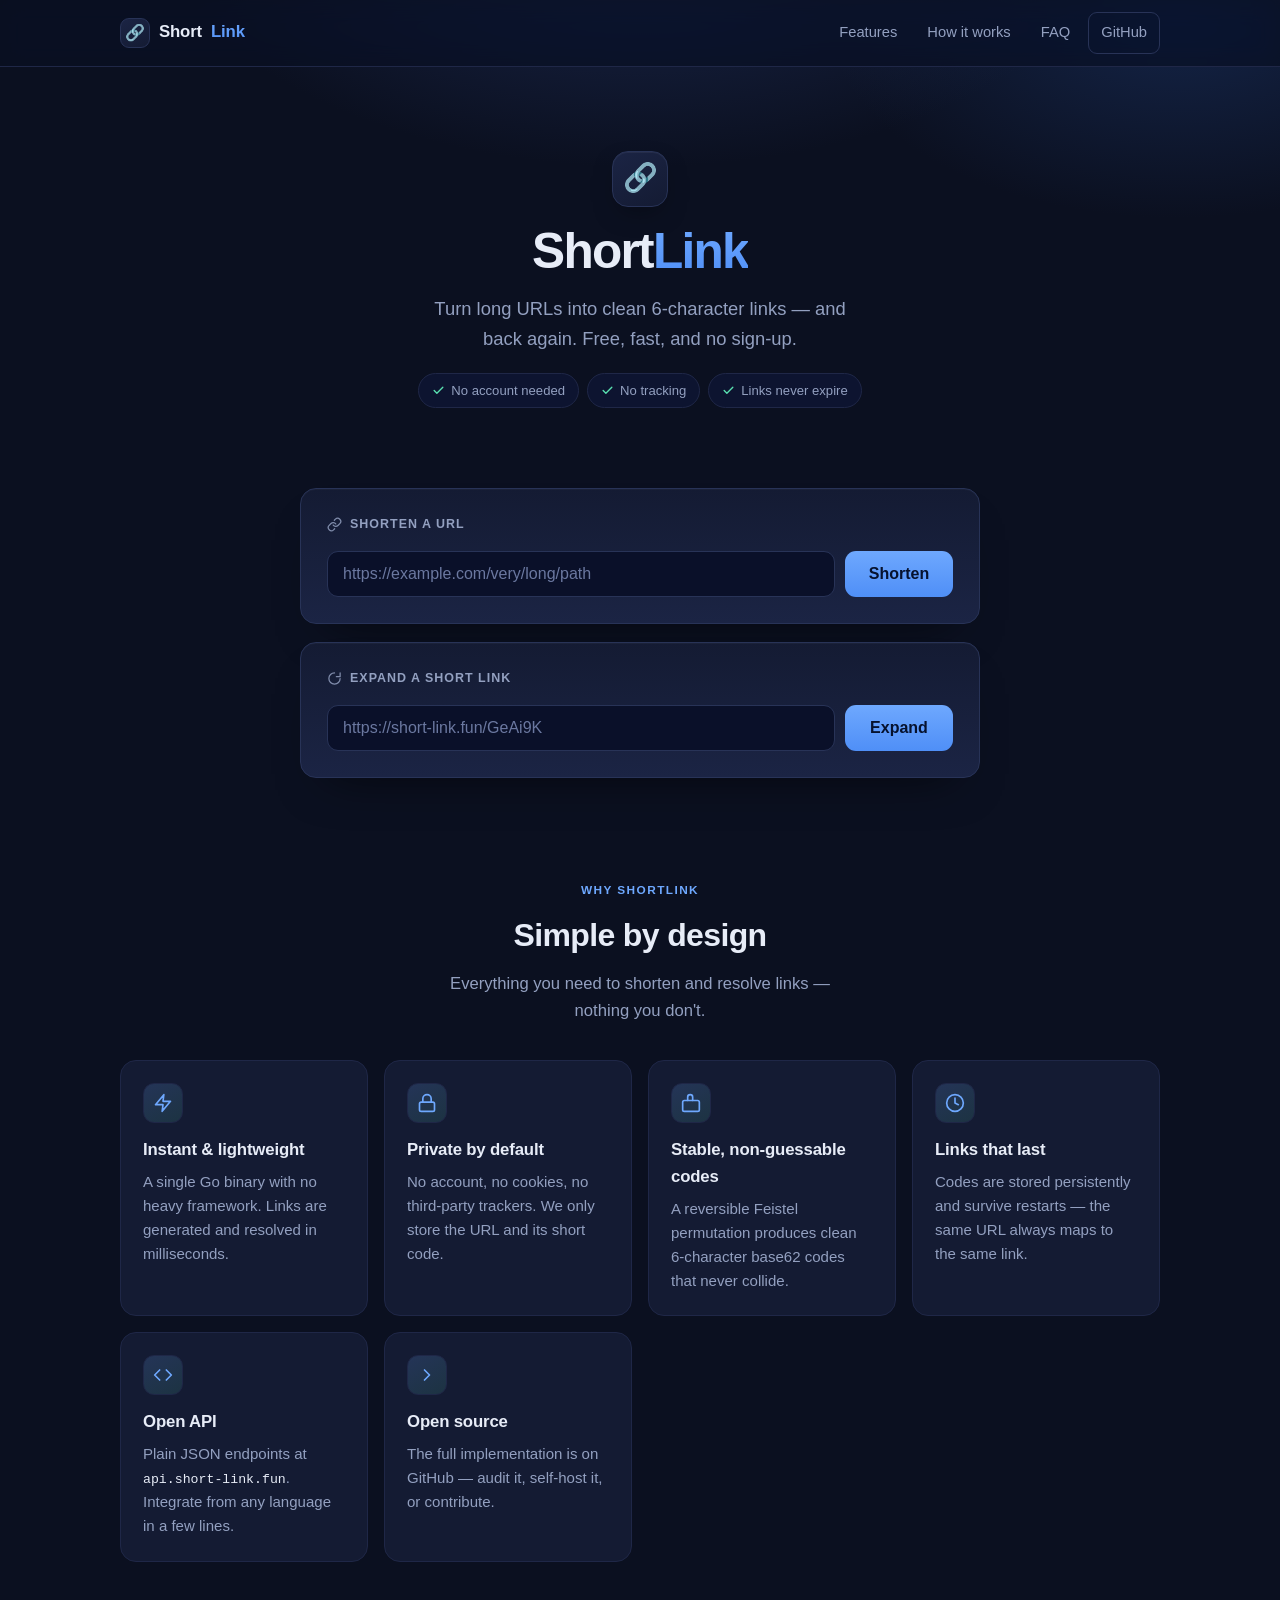
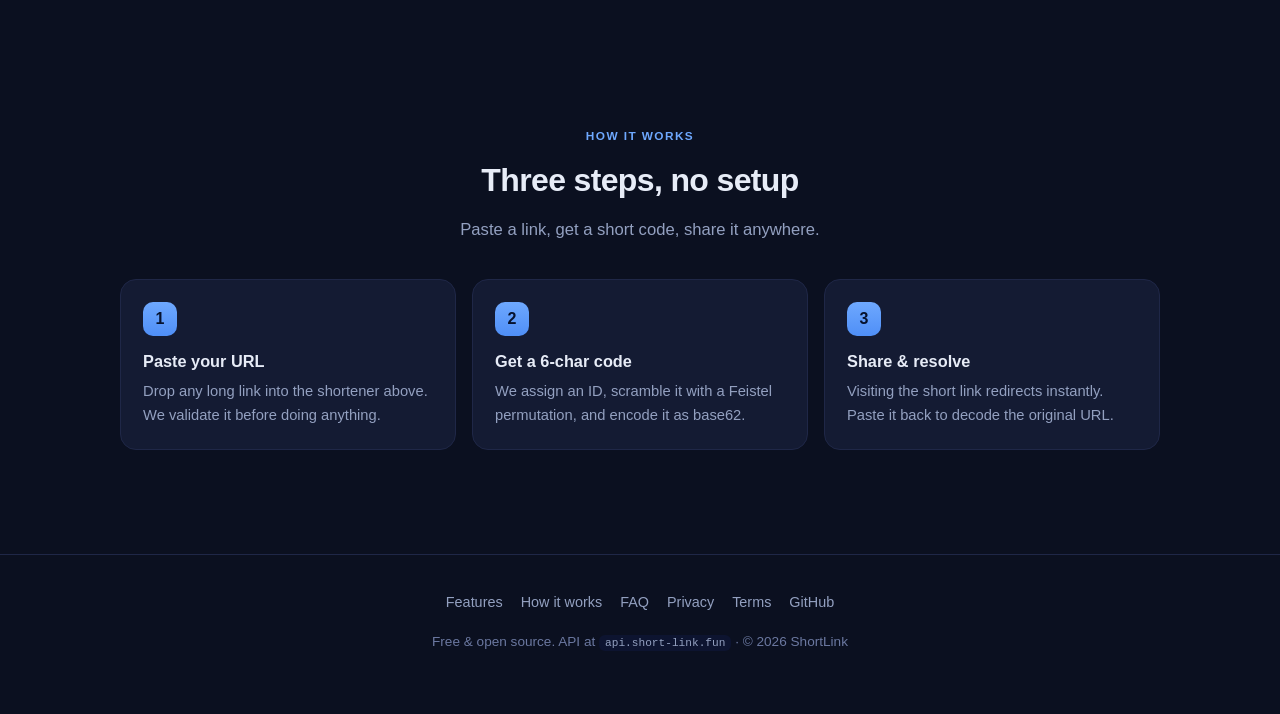
==== commit 161efc5a: "feat(deploy): add deployment scripts and configuration for ShortLink service fix(web): update short " ====
--- a/web/index.html
+++ b/web/index.html
@@ -121,7 +121,7 @@
           Expand a short link
         </h2>
         <form id="decode-form" class="row">
-          <input type="text" id="decode-input" placeholder="https://api.short-link.fun/GeAi9K" required autocomplete="off" spellcheck="false" aria-label="Short link to expand" />
+          <input type="text" id="decode-input" placeholder="https://short-link.fun/GeAi9K" required autocomplete="off" spellcheck="false" aria-label="Short link to expand" />
           <button type="submit" id="decode-btn" class="submit">
             <span class="label">Expand</span>
             <span class="spinner" aria-hidden="true"></span>
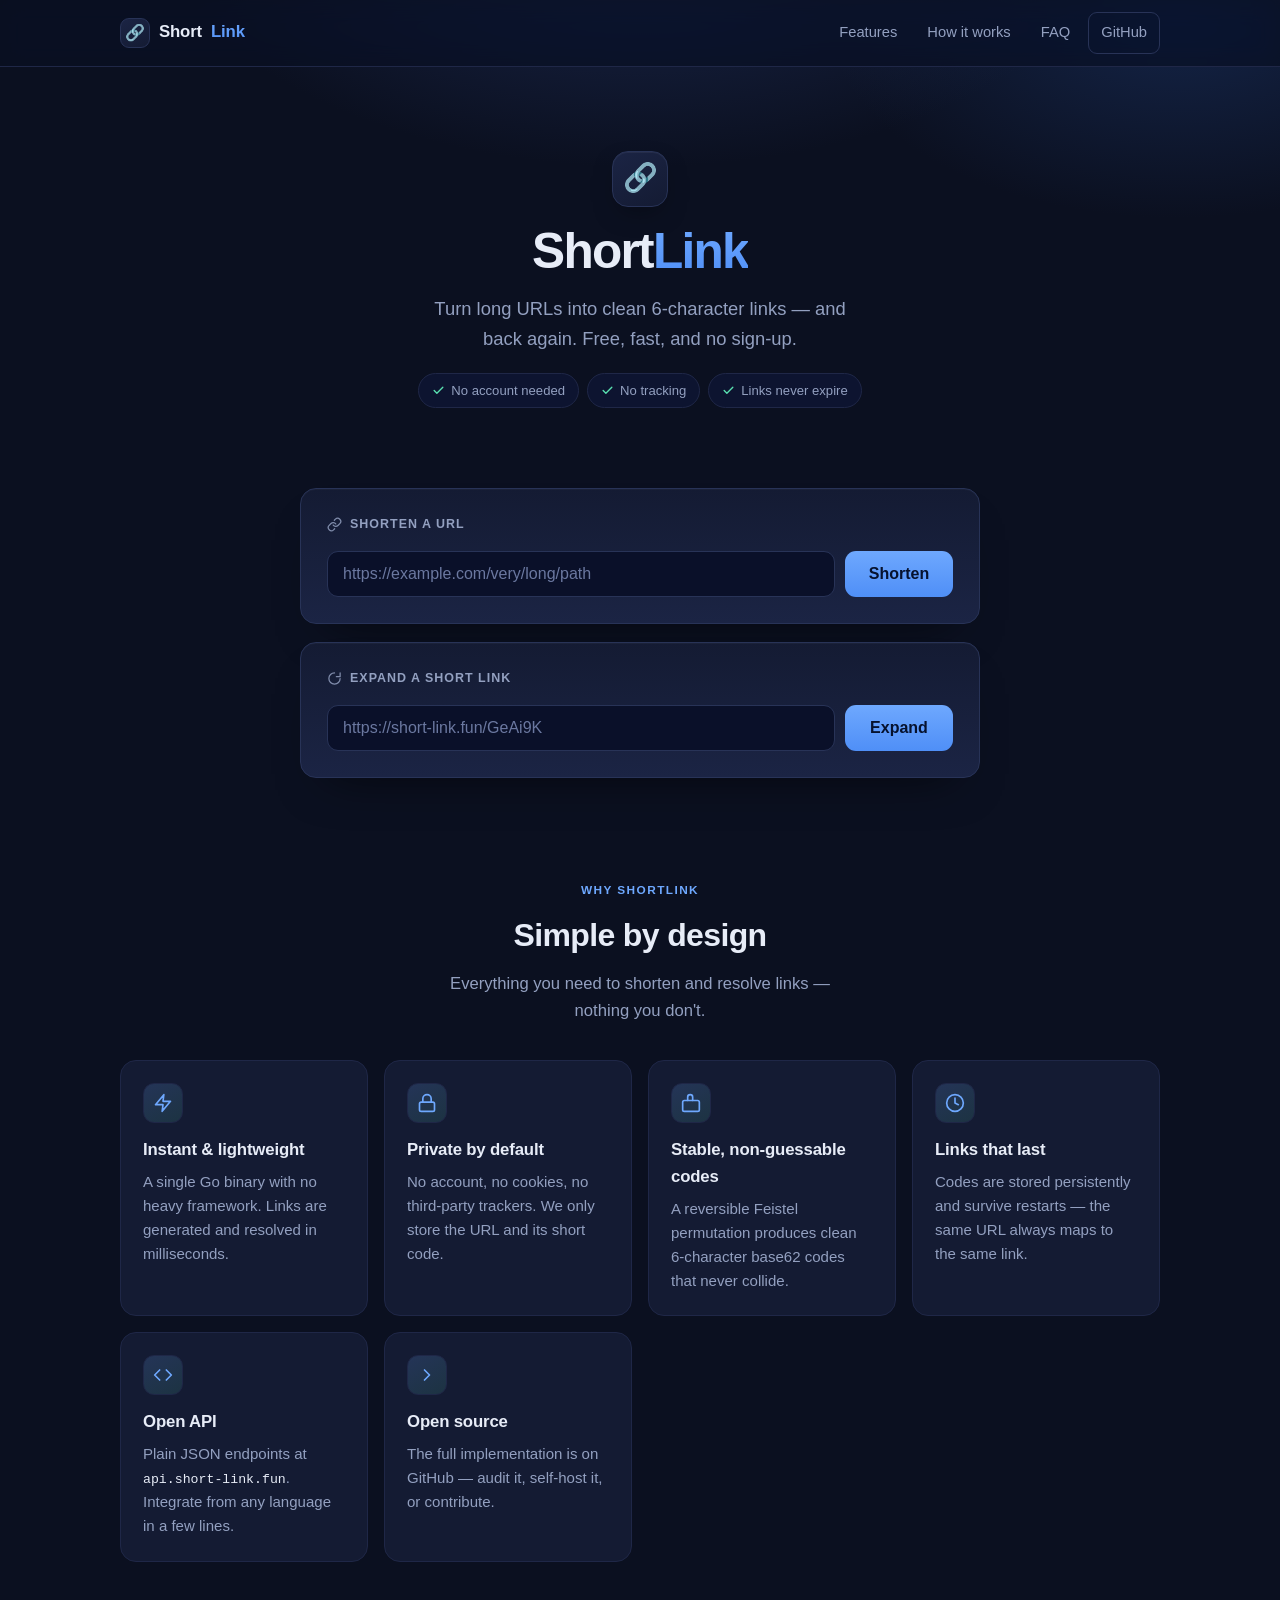
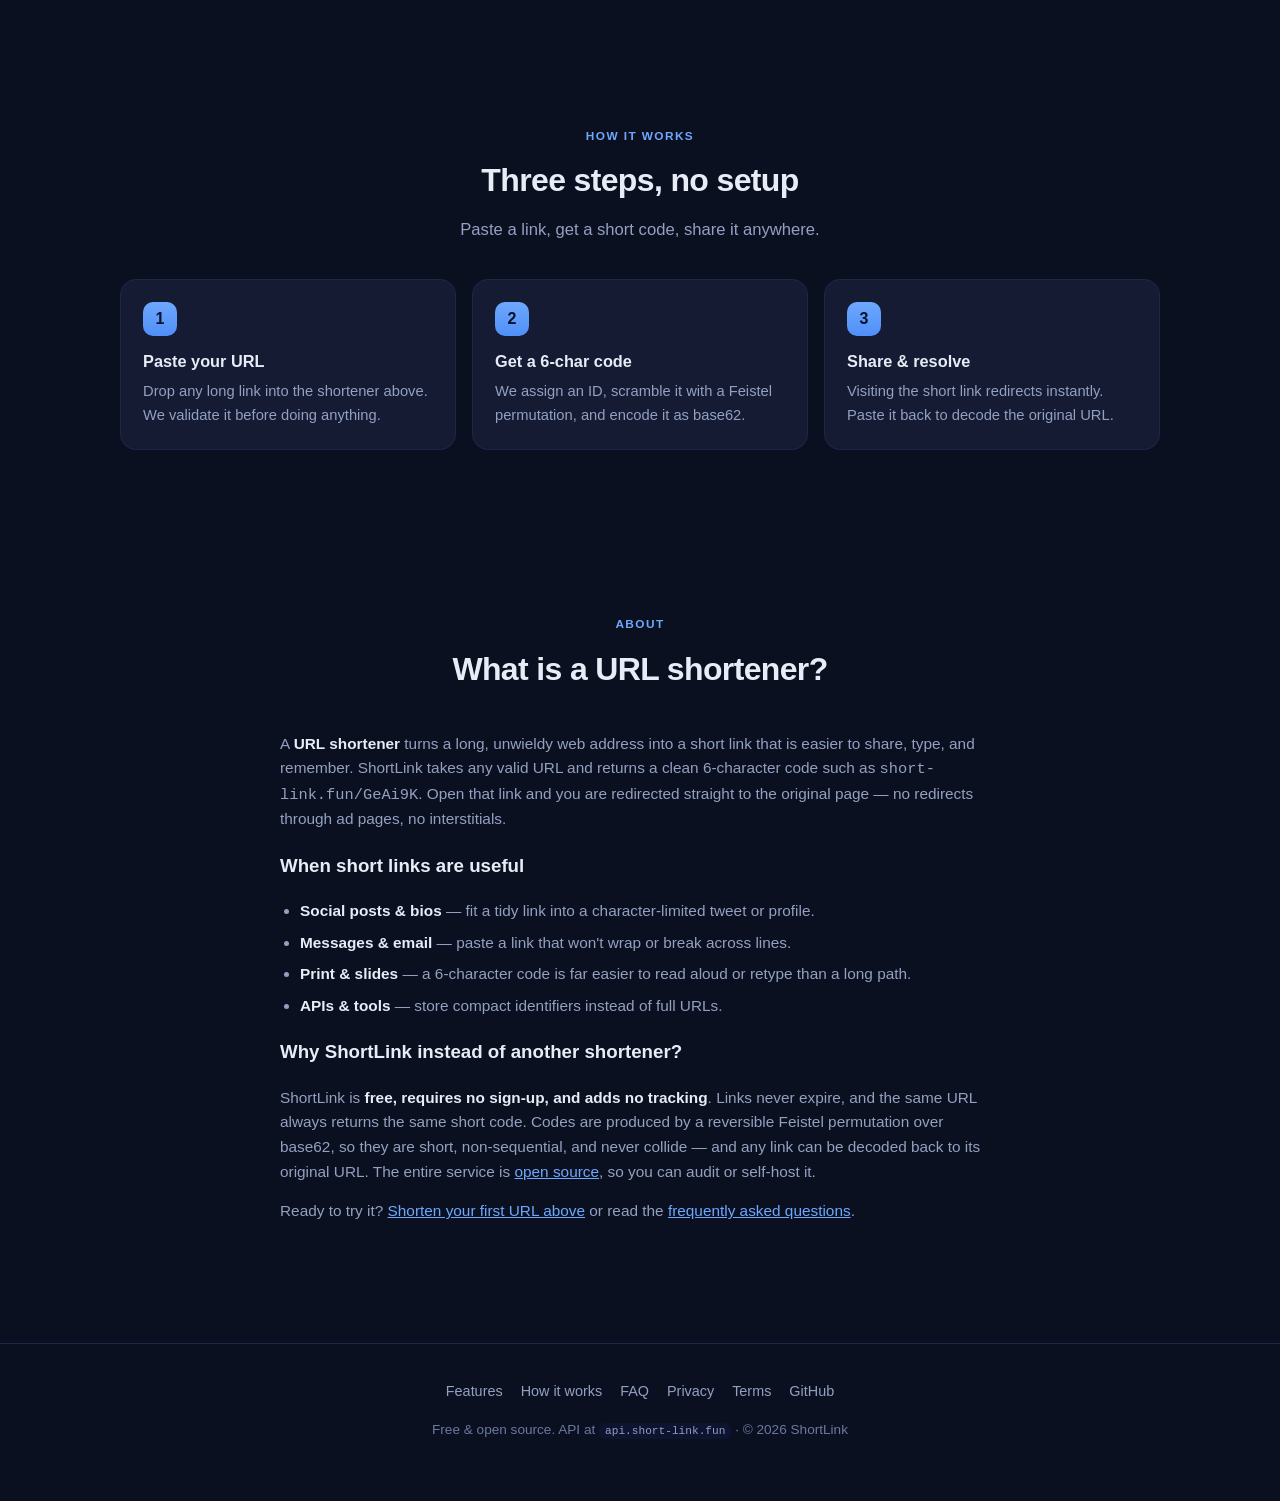
==== commit 577940f0: "feat(web): add Open Graph / Twitter large-image card preview og-image.png (1200x630) plus og:image /" ====
--- a/web/index.html
+++ b/web/index.html
@@ -20,9 +20,14 @@
   <meta property="og:url" content="https://short-link.fun/" />
   <meta property="og:site_name" content="ShortLink" />
   <meta property="og:locale" content="en_US" />
-  <meta name="twitter:card" content="summary" />
+  <meta property="og:image" content="https://short-link.fun/assets/og-image.png" />
+  <meta property="og:image:width" content="1200" />
+  <meta property="og:image:height" content="630" />
+  <meta property="og:image:alt" content="ShortLink — fast, free URL shortener" />
+  <meta name="twitter:card" content="summary_large_image" />
   <meta name="twitter:title" content="ShortLink — Fast, Free URL Shortener" />
   <meta name="twitter:description" content="Shorten long URLs into clean 6-character links, and decode them back to the original." />
+  <meta name="twitter:image" content="https://short-link.fun/assets/og-image.png" />
 
   <link rel="icon" href="data:image/svg+xml,<svg xmlns='http://www.w3.org/2000/svg' viewBox='0 0 100 100'><text y='.9em' font-size='90'>🔗</text></svg>" />
 
@@ -212,6 +217,41 @@
         </ol>
       </div>
     </section>
+
+    <!-- ===== About / SEO content ===== -->
+    <section id="about" class="block">
+      <div class="wrap">
+        <div class="section-head">
+          <span class="eyebrow">About</span>
+          <h2 class="section-title">What is a URL shortener?</h2>
+        </div>
+        <div class="prose">
+          <p>A <strong>URL shortener</strong> turns a long, unwieldy web address into a short link that is
+            easier to share, type, and remember. ShortLink takes any valid URL and returns a clean
+            6-character code such as <code>short-link.fun/GeAi9K</code>. Open that link and you are
+            redirected straight to the original page — no redirects through ad pages, no interstitials.</p>
+
+          <h3>When short links are useful</h3>
+          <ul>
+            <li><strong>Social posts &amp; bios</strong> — fit a tidy link into a character-limited tweet or profile.</li>
+            <li><strong>Messages &amp; email</strong> — paste a link that won't wrap or break across lines.</li>
+            <li><strong>Print &amp; slides</strong> — a 6-character code is far easier to read aloud or retype than a long path.</li>
+            <li><strong>APIs &amp; tools</strong> — store compact identifiers instead of full URLs.</li>
+          </ul>
+
+          <h3>Why ShortLink instead of another shortener?</h3>
+          <p>ShortLink is <strong>free, requires no sign-up, and adds no tracking</strong>. Links never expire,
+            and the same URL always returns the same short code. Codes are produced by a reversible Feistel
+            permutation over base62, so they are short, non-sequential, and never collide — and any link can be
+            decoded back to its original URL. The entire service is
+            <a href="https://github.com/TyronNA/short-link" rel="noopener">open source</a>, so you can audit
+            or self-host it.</p>
+
+          <p>Ready to try it? <a href="#tool">Shorten your first URL above</a> or read the
+            <a href="/faq">frequently asked questions</a>.</p>
+        </div>
+      </div>
+    </section>
   </main>
 
   <footer>
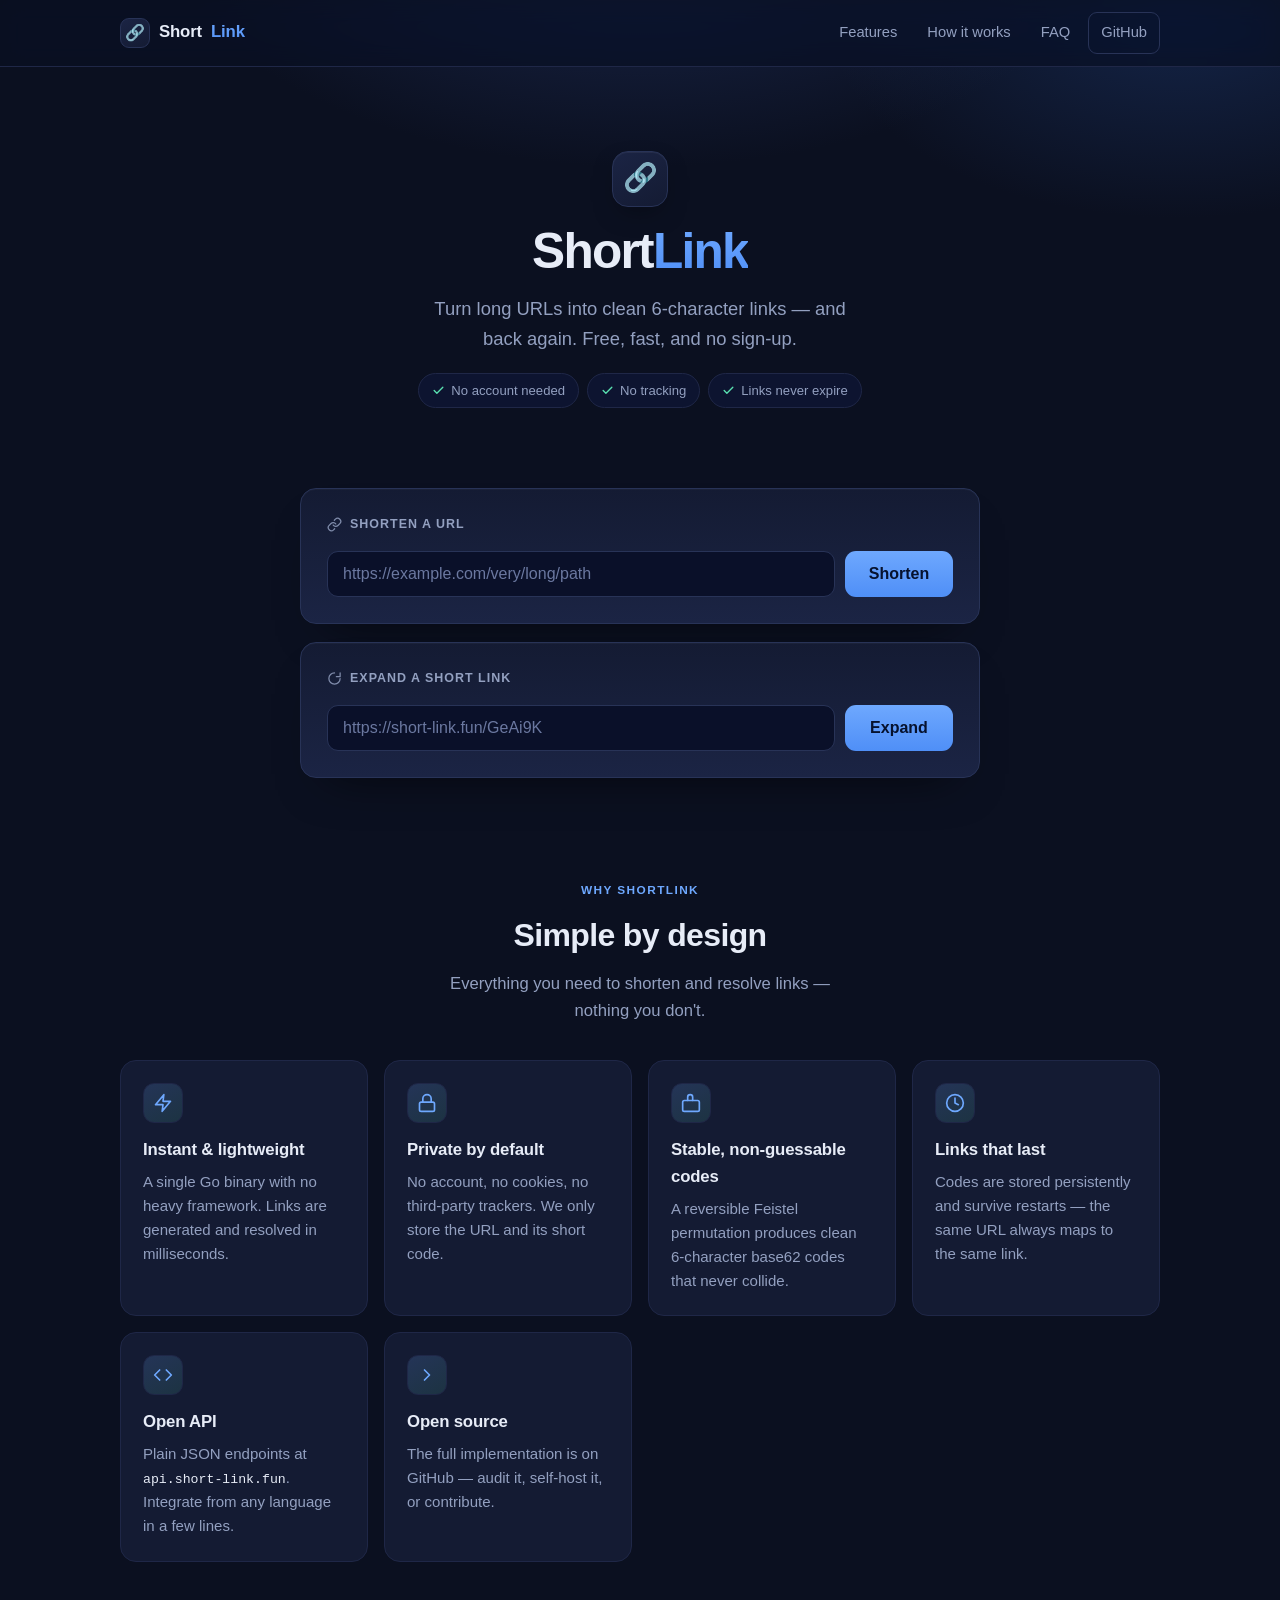
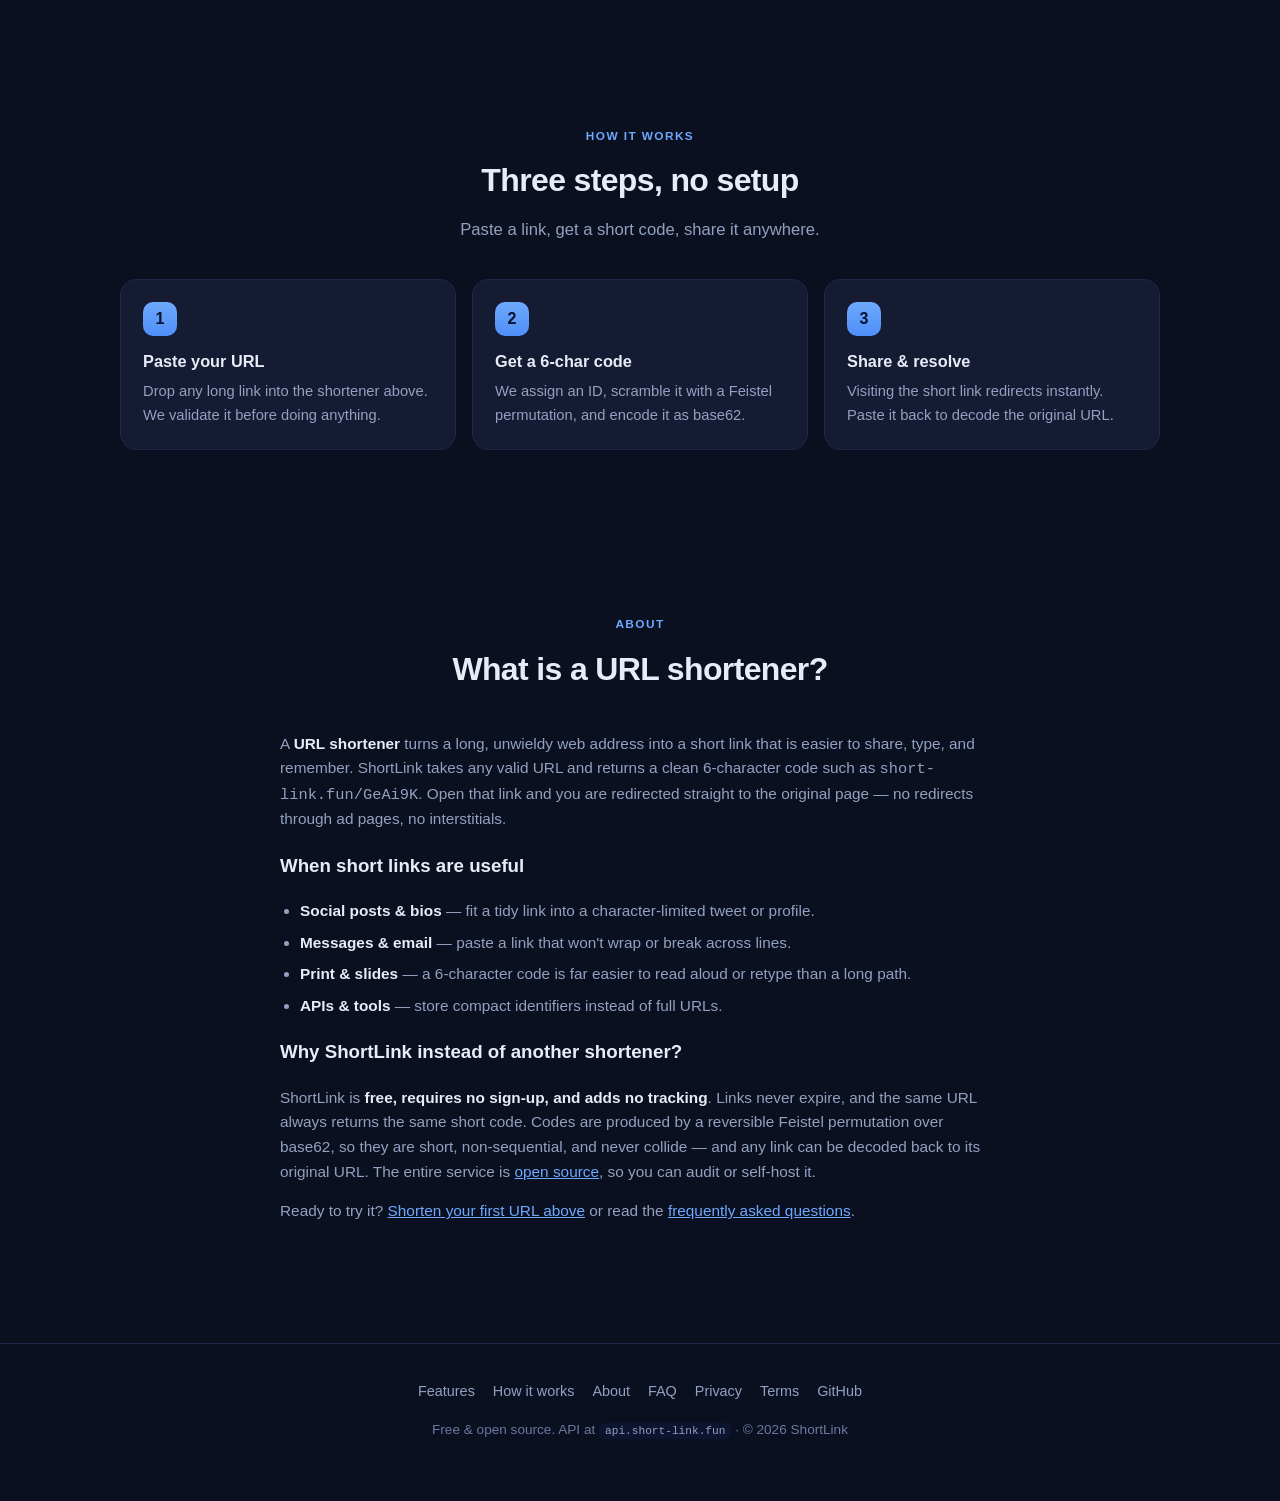
==== commit 55ce43a8: "feat(web): add 'About' link to footer and enhance sitemap with image metadata" ====
--- a/web/index.html
+++ b/web/index.html
@@ -259,6 +259,7 @@
       <nav class="foot-links" aria-label="Footer">
         <a href="#features">Features</a>
         <a href="#how">How it works</a>
+        <a href="#about">About</a>
         <a href="/faq">FAQ</a>
         <a href="/privacy">Privacy</a>
         <a href="/terms">Terms</a>
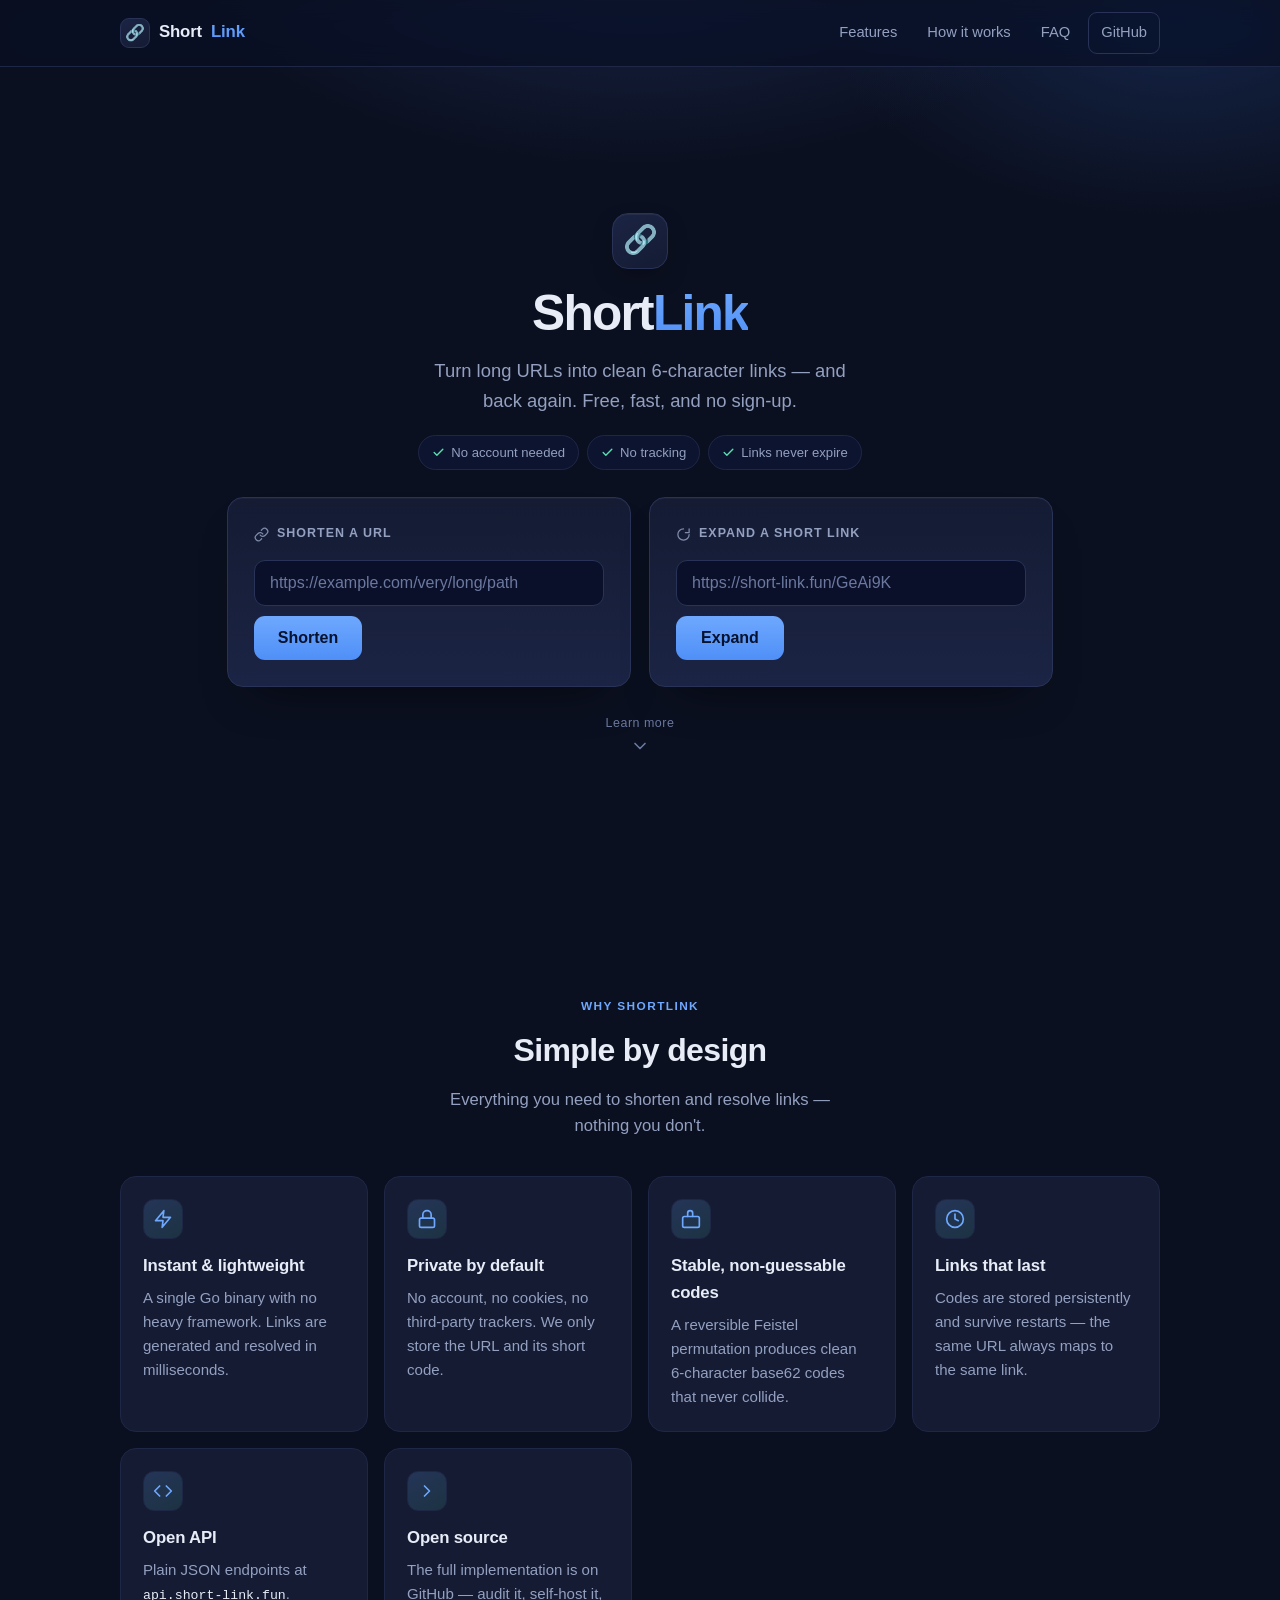
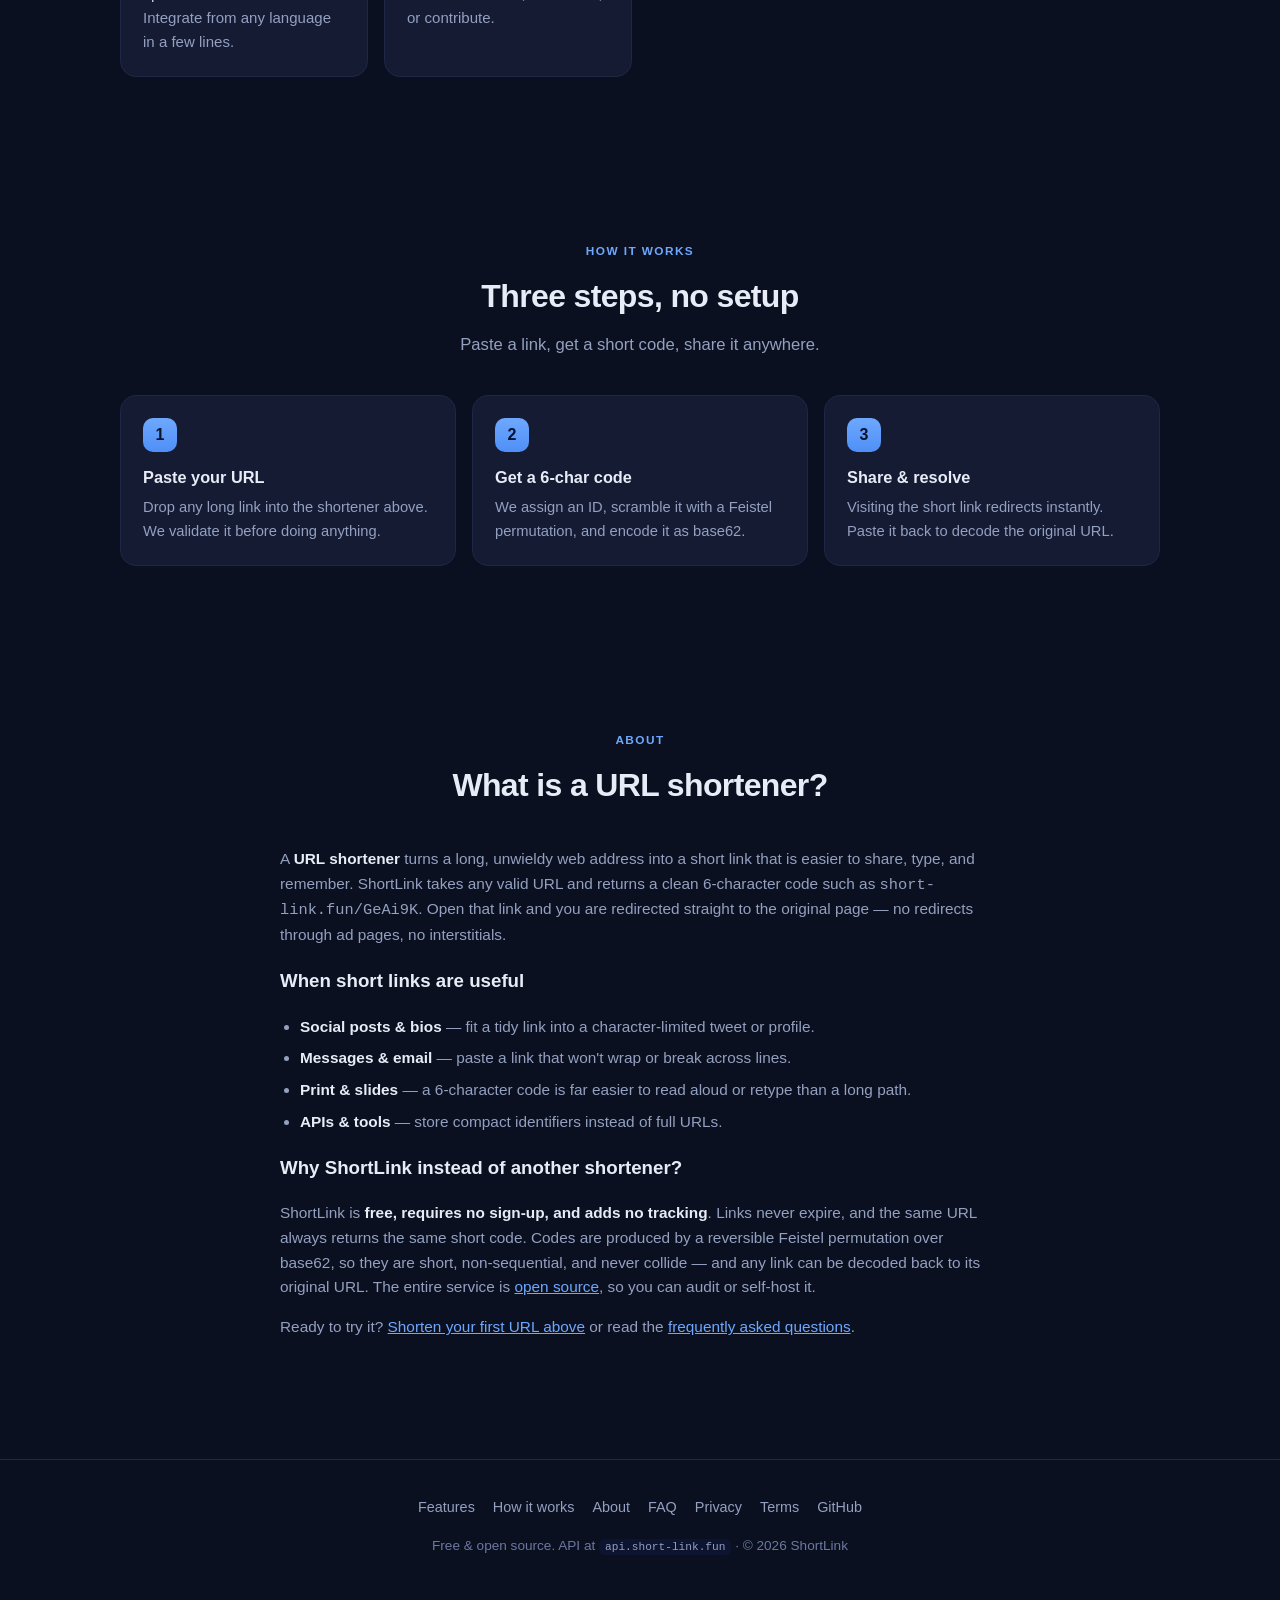
==== commit 6ae60792: "feat(web): enhance hero section layout with vertical centering and add scroll cue" ====
--- a/web/index.html
+++ b/web/index.html
@@ -81,7 +81,8 @@
   </nav>
 
   <main id="top">
-    <!-- ===== Hero + Tool ===== -->
+    <!-- ===== Hero + Tool (first screen, vertically centered) ===== -->
+    <div class="fold">
     <section class="hero wrap" aria-labelledby="hero-title">
       <span class="logo-mark" aria-hidden="true">🔗</span>
       <h1 id="hero-title">Short<span class="mark">Link</span></h1>
@@ -146,6 +147,12 @@
         </div>
       </section>
     </div>
+    <a class="scroll-cue" href="#features" aria-label="See features below">
+      <span>Learn more</span>
+      <svg viewBox="0 0 24 24" fill="none" stroke="currentColor" stroke-width="2" stroke-linecap="round" stroke-linejoin="round" aria-hidden="true"><polyline points="6 9 12 15 18 9"/></svg>
+    </a>
+    </div>
+    <!-- /fold -->
 
     <!-- ===== Features ===== -->
     <section id="features" class="block">
--- a/web/assets/app.css
+++ b/web/assets/app.css
@@ -88,8 +88,17 @@
 h2.section-title { font-size: clamp(1.5rem, 4vw, 2rem); margin: 0 0 10px; letter-spacing: -0.02em; }
 .section-head p { color: var(--muted); margin: 0; font-size: 1.04rem; }
 
+/* ---- Fold: hero + tool centered in the first screen ---- */
+.fold {
+  min-height: calc(100svh - 55px); /* viewport minus sticky nav */
+  display: flex;
+  flex-direction: column;
+  justify-content: center;
+  padding: clamp(16px, 3vh, 32px) 0 clamp(20px, 4vh, 40px);
+}
+
 /* ---- Hero ---- */
-.hero { text-align: center; padding: clamp(48px, 8vw, 84px) 0 clamp(24px, 4vw, 36px); }
+.hero { text-align: center; padding: 0 0 clamp(20px, 3vh, 32px); }
 .logo-mark {
   width: 56px; height: 56px; display: inline-grid; place-items: center; font-size: 28px;
   border-radius: 16px; margin-bottom: 18px;
@@ -117,7 +126,24 @@
 .breadcrumb a:hover { text-decoration: underline; }
 
 /* ---- Tool ---- */
-.tool { max-width: var(--readw); margin: clamp(28px, 5vw, 44px) auto 0; }
+.tool {
+  max-width: 920px; margin: 0 auto;
+  display: grid; gap: 18px; grid-template-columns: 1fr 1fr; align-items: start;
+}
+.tool .card { margin-bottom: 0; height: 100%; }
+@media (max-width: 760px) {
+  .tool { grid-template-columns: 1fr; max-width: var(--readw); }
+}
+
+/* ---- Scroll cue ---- */
+.scroll-cue {
+  display: inline-flex; flex-direction: column; align-items: center; gap: 2px;
+  margin: clamp(20px, 3vh, 32px) auto 0; color: var(--muted-dim); text-decoration: none;
+  font-size: 0.78rem; letter-spacing: 0.04em; transition: color 0.15s ease;
+}
+.scroll-cue:hover { color: var(--text); }
+.scroll-cue svg { width: 20px; height: 20px; animation: bob 1.8s ease-in-out infinite; }
+@keyframes bob { 0%, 100% { transform: translateY(0); } 50% { transform: translateY(4px); } }
 
 .card {
   position: relative;
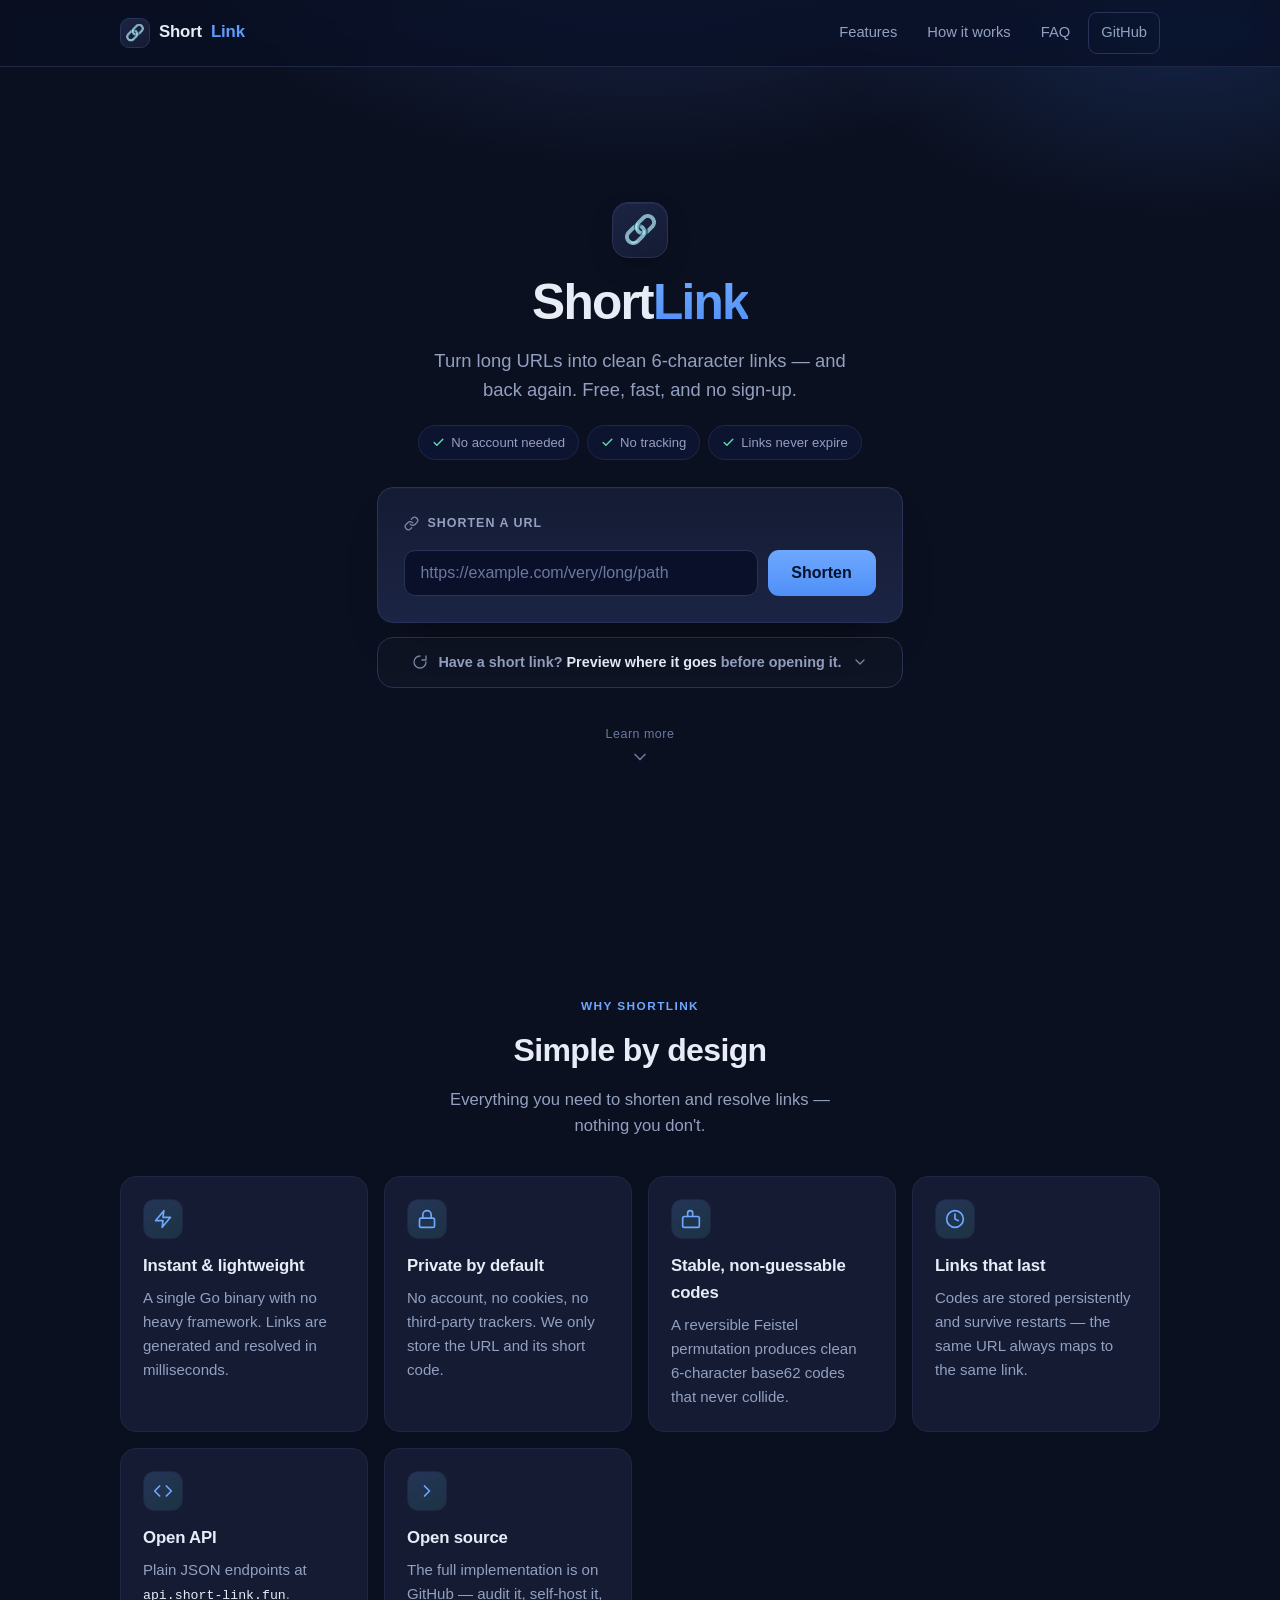
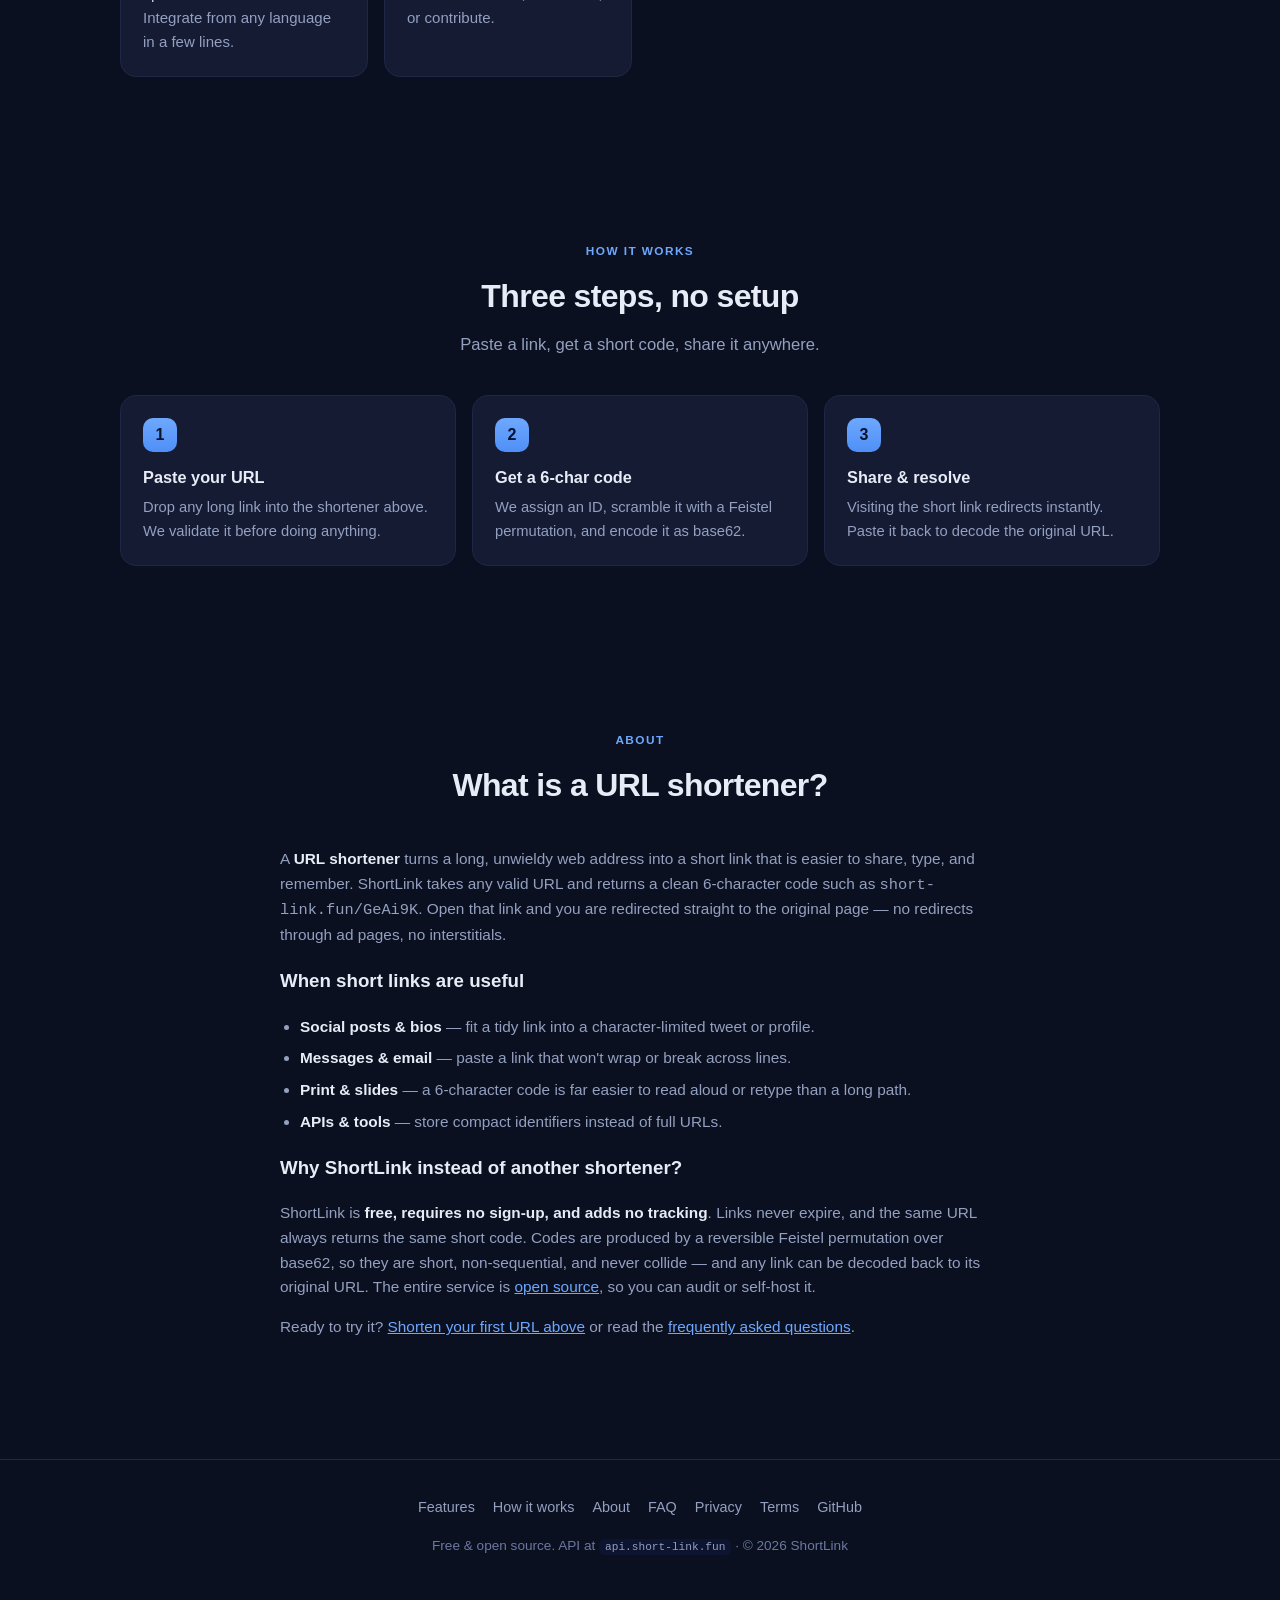
==== commit 7bf17ef4: "feat(web): enhance link preview functionality with expandable details section" ====
--- a/web/index.html
+++ b/web/index.html
@@ -121,11 +121,12 @@
         </div>
       </section>
 
-      <section class="card" aria-labelledby="decode-title">
-        <h2 class="card-title" id="decode-title">
+      <details class="expand-tool">
+        <summary aria-controls="decode-form">
           <svg viewBox="0 0 24 24" fill="none" stroke="currentColor" stroke-width="2" stroke-linecap="round" stroke-linejoin="round" aria-hidden="true"><path d="M21 12a9 9 0 1 1-9-9"/><polyline points="21 3 21 9 15 9"/></svg>
-          Expand a short link
-        </h2>
+          <span>Have a short link? <strong>Preview where it goes</strong> before opening it.</span>
+          <svg class="chevron" viewBox="0 0 24 24" fill="none" stroke="currentColor" stroke-width="2" stroke-linecap="round" stroke-linejoin="round" aria-hidden="true"><polyline points="6 9 12 15 18 9"/></svg>
+        </summary>
         <form id="decode-form" class="row">
           <input type="text" id="decode-input" placeholder="https://short-link.fun/GeAi9K" required autocomplete="off" spellcheck="false" aria-label="Short link to expand" />
           <button type="submit" id="decode-btn" class="submit">
@@ -145,7 +146,7 @@
           <svg viewBox="0 0 24 24" fill="none" stroke="currentColor" stroke-width="2" stroke-linecap="round" stroke-linejoin="round" aria-hidden="true"><circle cx="12" cy="12" r="10"/><line x1="12" y1="8" x2="12" y2="12"/><line x1="12" y1="16" x2="12.01" y2="16"/></svg>
           <span class="error-text"></span>
         </div>
-      </section>
+      </details>
     </div>
     <a class="scroll-cue" href="#features" aria-label="See features below">
       <span>Learn more</span>
--- a/web/assets/app.css
+++ b/web/assets/app.css
@@ -127,13 +127,32 @@
 
 /* ---- Tool ---- */
 .tool {
-  max-width: 920px; margin: 0 auto;
-  display: grid; gap: 18px; grid-template-columns: 1fr 1fr; align-items: start;
-}
-.tool .card { margin-bottom: 0; height: 100%; }
-@media (max-width: 760px) {
-  .tool { grid-template-columns: 1fr; max-width: var(--readw); }
-}
+  max-width: var(--readw); margin: 0 auto;
+  display: flex; flex-direction: column; gap: 14px;
+}
+.tool .card { margin-bottom: 0; }
+
+/* ---- Expand: secondary disclosure (preview a short link) ---- */
+.expand-tool {
+  border: 1px solid var(--border); border-radius: var(--radius);
+  background: rgba(255,255,255,0.015);
+}
+.expand-tool > summary {
+  display: flex; align-items: center; gap: 10px; cursor: pointer;
+  list-style: none; padding: 13px 16px; color: var(--muted);
+  font-size: 0.9rem; user-select: none;
+}
+.expand-tool > summary::-webkit-details-marker { display: none; }
+.expand-tool > summary:hover { color: var(--text); }
+.expand-tool > summary > svg { width: 16px; height: 16px; opacity: 0.8; flex: none; }
+.expand-tool > summary > span { flex: 1; }
+.expand-tool > summary strong { color: var(--text); font-weight: 600; }
+.expand-tool > summary .chevron { transition: transform 0.18s ease; }
+.expand-tool[open] > summary .chevron { transform: rotate(180deg); }
+.expand-tool > form,
+.expand-tool > .result,
+.expand-tool > .error { margin-left: 16px; margin-right: 16px; }
+.expand-tool > *:last-child { margin-bottom: 16px; }
 
 /* ---- Scroll cue ---- */
 .scroll-cue {
